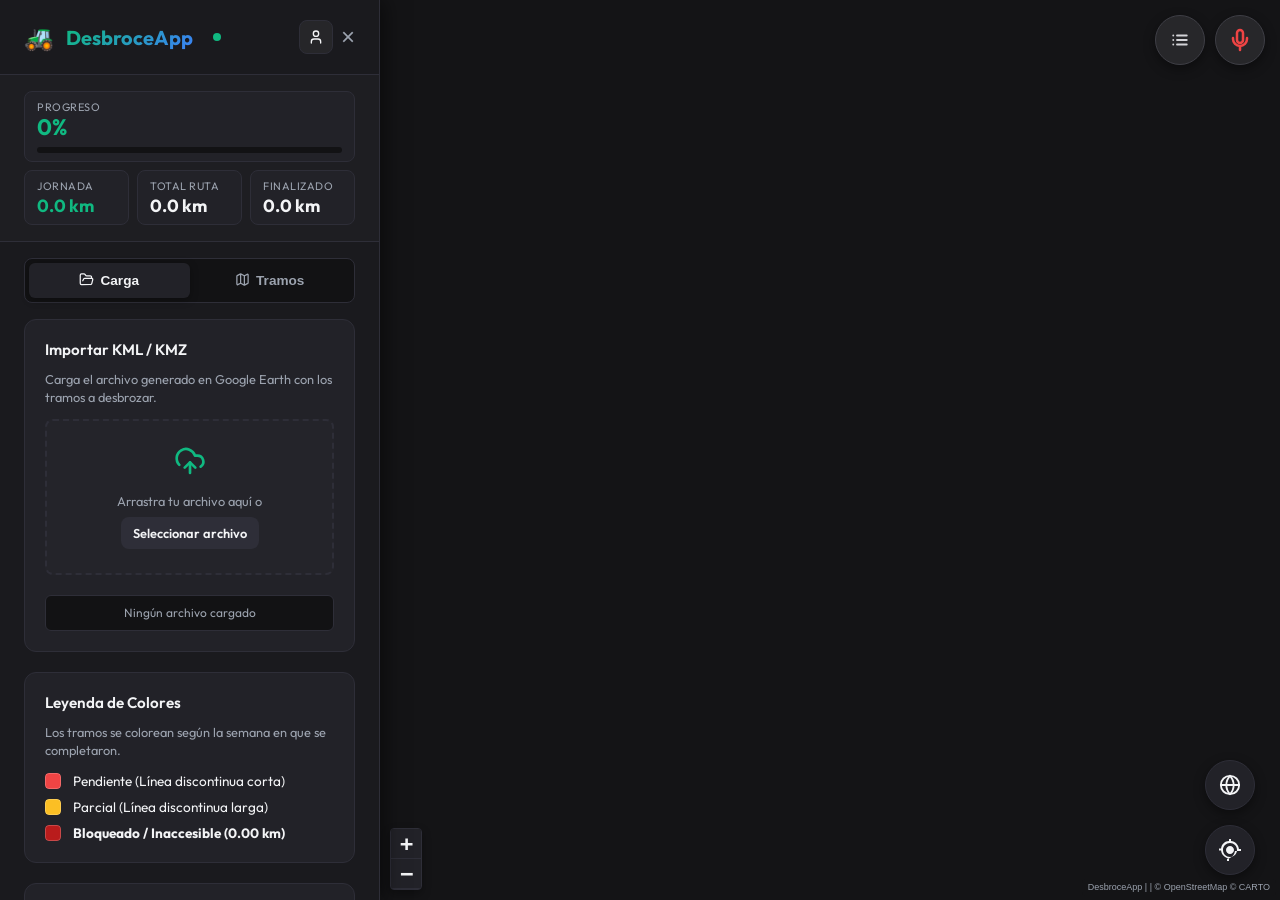
==== index.html @ 7e40b063 "feat: preservar posicion de zoom y popups durante la auto-sincronizacion #2510" ====
<!DOCTYPE html>
<html lang="es">
<head>
    <meta charset="UTF-8">
    <meta name="viewport" content="width=device-width, initial-scale=1.0, maximum-scale=1.0, user-scalable=no">
    <title>Desbroce de Carreteras - Gestor de Rutas</title>
    <!-- Google Fonts -->
    <link rel="preconnect" href="https://fonts.googleapis.com">
    <link rel="preconnect" href="https://fonts.gstatic.com" crossorigin>
    <link href="https://fonts.googleapis.com/css2?family=Outfit:wght@300;400;500;600;700&display=swap" rel="stylesheet">
    <!-- Leaflet CSS Local -->
    <link rel="stylesheet" href="libs/leaflet.css">
    <!-- Custom CSS -->
    <link rel="stylesheet" href="styles.css?v=0.1.11">
    <!-- PWA Manifest & Meta Tags -->
    <link rel="manifest" href="manifest.json">
    <meta name="theme-color" content="#09090b">
    <link rel="apple-touch-icon" href="icons/icon-192.png">
    <link rel="icon" type="image/png" href="icons/icon-192.png">
</head>
<body>
    <!-- Pantalla de Bloqueo del Navegador Post-Instalación -->
    <div id="pwaInstalledBlocker" style="display: none; position: fixed; top: 0; left: 0; width: 100vw; height: 100vh; background: rgba(9, 9, 11, 0.96); backdrop-filter: blur(12px); -webkit-backdrop-filter: blur(12px); z-index: 99999; flex-direction: column; align-items: center; justify-content: center; padding: 2rem; box-sizing: border-box; text-align: center; color: #fff; font-family: 'Outfit', sans-serif;">
        <div style="background: rgba(255, 255, 255, 0.03); border: 1px solid rgba(255, 255, 255, 0.08); padding: 2.5rem; border-radius: 20px; max-width: 420px; box-shadow: 0 20px 50px rgba(0,0,0,0.5); display: flex; flex-direction: column; align-items: center; gap: 1.5rem;">
            <div style="font-size: 3.5rem; animation: floatIcon 3s ease-in-out infinite;">🚜</div>
            <h2 style="font-size: 1.8rem; font-weight: 600; margin: 0; color: #60a5fa; letter-spacing: -0.5px;">¡Instalación Completada!</h2>
            <p style="font-size: 0.95rem; line-height: 1.6; color: #a1a1aa; margin: 0;">
                Para trabajar a pantalla completa, sin las barras del navegador y con todas las funciones de desbroce optimizadas:
            </p>
            <div style="background: rgba(59, 130, 246, 0.1); border: 1px solid rgba(59, 130, 246, 0.2); border-radius: 12px; padding: 1rem; font-size: 0.9rem; color: #93c5fd; width: 100%; box-sizing: border-box; line-height: 1.5;">
                Cierra esta pestaña del navegador y abre <strong>DesbroceApp</strong> desde el icono creado en la pantalla de tu móvil.
            </div>
            <button onclick="document.getElementById('pwaInstalledBlocker').style.display = 'none';" style="background: transparent; border: none; color: #71717a; font-size: 0.8rem; cursor: pointer; text-decoration: underline; margin-top: 0.5rem;">Continuar de todos modos en el navegador</button>
        </div>
    </div>

    <!-- Pantalla de Bienvenida Premium e Interactiva -->
    <div id="welcomeScreenOverlay" class="welcome-screen-overlay">
        <div class="welcome-card-container">
            <div class="welcome-logo-container">
                <div class="welcome-tractor-icon">🚜</div>
                <h1 class="welcome-title">DesbroceApp</h1>
                <p class="welcome-subtitle">Gestión de limpieza y desbroce de márgenes de carreteras offline-first</p>
            </div>

            <div class="welcome-choices">
                <!-- Opción 1: Iniciar Sesión (Oficina) -->
                <div class="welcome-choice-card" onclick="welcomeActionAuth()">
                    <div class="welcome-choice-icon">📡</div>
                    <div class="welcome-choice-text">
                        <span class="welcome-choice-title">Conectarse con Oficina</span>
                        <span class="welcome-choice-desc">Accede para recibir tus tramos de desbroce asignados y subir tus avances automáticamente.</span>
                    </div>
                </div>

                <!-- Opción 2: Trabajo sin cuenta (Modo Local) -->
                <div class="welcome-choice-card" onclick="welcomeActionLocal()">
                    <div class="welcome-choice-icon">📂</div>
                    <div class="welcome-choice-text">
                        <span class="welcome-choice-title">Trabajar sin Cuenta (Local)</span>
                        <span class="welcome-choice-desc">Carga tus planos KML/KMZ de manera manual en el dispositivo y trabaja 100% offline.</span>
                    </div>
                </div>
            </div>
        </div>
    </div>

    <div class="app-container">
        <!-- Sidebar Panel -->
        <aside class="sidebar" id="sidebar">
            <header class="sidebar-header" style="justify-content: space-between; align-items: center;">
                <div class="logo">
                    <span class="logo-icon">🚜</span>
                    <h1>DesbroceApp</h1>
                    <span id="debugWarningDot" style="width: 8px; height: 8px; border-radius: 50%; background-color: #10b981; display: inline-block; margin-left: 0.5rem; flex-shrink: 0; cursor: pointer; transition: transform 0.2s;" title="Ver consola de diagnóstico" onmouseover="this.style.transform='scale(1.3)'" onmouseout="this.style.transform='scale(1)'"></span>
                </div>
                <div style="display: flex; align-items: center; gap: 8px;">
                    <!-- Botón Perfil/Login en Cabecera -->
                    <button id="btnHeaderAuth" onclick="openAuthModal()" style="background: rgba(255, 255, 255, 0.05); border: 1px solid var(--border-color); color: var(--text-primary); width: 34px; height: 34px; border-radius: 8px; display: flex; align-items: center; justify-content: center; cursor: pointer; transition: var(--transition);" title="Iniciar Sesión / Mi Cuenta">
                        <i id="headerAuthIcon" data-lucide="user" style="width: 16px; height: 16px;"></i>
                    </button>
                    <button class="close-sidebar-btn" id="closeSidebar" aria-label="Cerrar Panel" style="position: static; font-size: 1.5rem; background: none; border: none; color: var(--text-secondary); cursor: pointer;">×</button>
                </div>
            </header>

            <!-- Consola de Diagnóstico Colapsable -->
            <div id="appDebugContent" style="display: none; background: rgba(9, 9, 11, 0.98); border-bottom: 1px solid var(--border-color); padding: 12px; font-family: monospace; font-size: 11px; max-height: 200px; overflow-y: auto; box-sizing: border-box;">
                <div style="display: flex; justify-content: space-between; align-items: center; margin-bottom: 8px; border-bottom: 1px solid rgba(255,255,255,0.08); padding-bottom: 4px;">
                    <span style="font-weight: bold; color: #a1a1aa; font-size: 10px;">CONSOLA DE DIAGNÓSTICO</span>
                    <div style="display: flex; gap: 4px;">
                        <button onclick="event.stopPropagation(); document.getElementById('appDebugLog').innerHTML = 'Consola limpia. Sin errores.'; document.getElementById('debugWarningDot').style.backgroundColor = '#10b981';" style="background: #27272a; color: #fff; border: 1px solid #3f3f46; cursor: pointer; padding: 2px 6px; font-size: 9px; border-radius: 4px;">Limpiar</button>
                        <button onclick="event.stopPropagation(); window.location.reload(true);" style="background: #1d4ed8; color: #fff; border: 1px solid #3b82f6; cursor: pointer; padding: 2px 6px; font-size: 9px; border-radius: 4px;">🔄 Refrescar</button>
                        <button onclick="event.stopPropagation(); if(navigator.serviceWorker) { navigator.serviceWorker.getRegistrations().then(regs => { regs.forEach(r => r.unregister()); window.location.reload(true); }); } else { window.location.reload(true); }" style="background: #065f46; color: #fff; border: 1px solid #10b981; cursor: pointer; padding: 2px 6px; font-size: 9px; border-radius: 4px;">⬆️ Actualizar app</button>
                    </div>
                </div>
                <!-- Monitor de Rendimiento Temporal para Pruebas -->
                <div id="perfMonitorContainer" style="background: rgba(255,255,255,0.04); border: 1px solid rgba(255,255,255,0.08); border-radius: 6px; padding: 8px; margin-bottom: 10px; font-size: 10px; color: #a1a1aa; display: flex; flex-direction: column; gap: 4px; line-height: 1.4;">
                    <div style="font-weight: bold; color: #3b82f6; border-bottom: 1px solid rgba(59,130,246,0.2); padding-bottom: 2px; margin-bottom: 4px; display: flex; justify-content: space-between;">
                        <span>⚙️ RENDIMIENTO EN TIEMPO REAL</span>
                        <span id="perfStatusGps">GPS: Inactivo</span>
                    </div>
                    <div style="display: flex; justify-content: space-between;">
                        <span>Batería:</span> <strong id="perfBattery" style="color: #fff;">Cargando...</strong>
                    </div>
                    <div style="display: flex; justify-content: space-between;">
                        <span>Cómputo CPU GPS:</span> <strong id="perfCpuTime" style="color: #fff;">0.00 ms</strong>
                    </div>
                    <div style="display: flex; justify-content: space-between;">
                        <span>RAM JS Usada:</span> <strong id="perfRam" style="color: #fff;">0.0 MB</strong>
                    </div>
                    <div style="display: flex; justify-content: space-between; border-top: 1px solid rgba(255,255,255,0.06); padding-top: 4px; margin-top: 2px;">
                        <span>Código de control:</span> <strong style="color: #60a5fa;">#2510</strong>
                    </div>
                </div>
                <div id="appDebugLog" style="color: #e4e4e7; line-height: 1.3;">Ningún error registrado. La app está funcionando.</div>
            </div>

            <!-- Stats Quick View Carousel -->
            <section class="stats-panel" id="statsCarousel">
                <div class="carousel-track">
                    <!-- Tarjeta 1: Progreso % -->
                    <div class="carousel-card" id="cardProgress">
                        <span class="stat-label">Progreso</span>
                        <div class="carousel-card-body">
                            <span class="stat-value" id="statsPercent">0%</span>
                            <div class="progress-bar-container">
                                <div class="progress-bar" id="progressBar" style="width: 0%"></div>
                            </div>
                        </div>
                    </div>
                    <!-- Tarjeta 2: Kilómetros de la Jornada (Hoy) -->
                    <div class="carousel-card" id="cardToday">
                        <span class="stat-label">Jornada</span>
                        <div class="carousel-card-body">
                            <span class="stat-value-sub" id="statsTodayKm" style="color: #10b981; font-weight: bold;">0.0 km</span>
                        </div>
                    </div>
                    <!-- Tarjeta 3: Kilómetros Totales -->
                    <div class="carousel-card" id="cardTotal">
                        <span class="stat-label">Total Ruta</span>
                        <div class="carousel-card-body">
                            <span class="stat-value-sub" id="statsTotalKm">0.0 km</span>
                        </div>
                    </div>
                    <!-- Tarjeta 4: Kilómetros Completados Históricos -->
                    <div class="carousel-card" id="cardDone">
                        <span class="stat-label">Finalizado</span>
                        <div class="carousel-card-body">
                            <span class="stat-value-sub" id="statsDoneKm">0.0 km</span>
                        </div>
                    </div>
                </div>
            </section>

            <!-- Navigation Tabs -->
            <nav class="tabs-nav">
                <button class="tab-btn active" data-tab="tabCarga"><i data-lucide="folder-open" style="width: 15px; height: 15px; vertical-align: -2px; margin-right: 6px;"></i>Carga</button>
                <button class="tab-btn" data-tab="tabTramos"><i data-lucide="map" style="width: 15px; height: 15px; vertical-align: -2px; margin-right: 6px;"></i>Tramos</button>
            </nav>

            <!-- Tab Contents -->
            <div class="tab-content-container">
                <!-- TAB 1: Carga y Exportación -->
                <div class="tab-content active" id="tabCarga">
                    <div class="card">
                        <h3>Importar KML / KMZ</h3>
                        <p class="card-desc">Carga el archivo generado en Google Earth con los tramos a desbrozar.</p>
                        
                        <div class="file-drop-area" id="dropArea">
                            <span class="upload-icon"><i data-lucide="upload-cloud" style="width: 32px; height: 32px; color: var(--accent);"></i></span>
                            <span class="upload-text">Arrastra tu archivo aquí o</span>
                            <label class="btn btn-secondary btn-sm" style="cursor: pointer;">
                                Seleccionar archivo
                                <input type="file" id="fileInput" accept=".kml,.kmz" style="display: none;">
                            </label>
                        </div>
                        <div class="loaded-files-container">
                            <ul class="loaded-files-list" id="loadedFilesList">
                                <li class="loaded-file-empty">Ningún archivo cargado</li>
                            </ul>
                        </div>
                    </div>


                    <div class="card">
                        <h3>Leyenda de Colores</h3>
                        <p class="card-desc">Los tramos se colorean según la semana en que se completaron.</p>
                        <div class="legend-list" id="legendList">
                            <div class="legend-item">
                                <span class="color-indicator pending"></span>
                                <span>Pendiente (Gris)</span>
                            </div>
                            <!-- Dinámicamente se añadirán aquí las semanas completadas -->
                        </div>
                    </div>
                    
                    <div class="card text-center" style="margin-top: auto; border-top: 1px solid var(--border-color); padding-top: 1.5rem;">
                        <button class="btn btn-danger btn-sm" id="resetAppBtn"><i data-lucide="trash-2" style="width: 14px; height: 14px; margin-right: 6px; vertical-align: -2px;"></i>Borrar todos los datos</button>
                        <div id="appVersionLabel" style="margin-top: 10px; font-size: 11px; color: rgba(255,255,255,0.3); font-family: 'Outfit', sans-serif;">Versión v0.1.11</div>
                    </div>
                </div>



                <!-- TAB 3: Lista de Tramos -->
                <div class="tab-content" id="tabTramos">
                    <div class="card search-card">
                        <input type="text" id="searchTramo" placeholder="🔍 Buscar carretera o tramo...">
                        <div class="filter-buttons">
                            <button class="btn-filter active" data-filter="all">Todos</button>
                            <button class="btn-filter" data-filter="pending">Pendientes</button>
                            <button class="btn-filter" data-filter="done">Finalizados</button>
                        </div>
                    </div>

                    <div class="export-card-tramos" style="margin: 0.25rem 0 0.75rem 0; padding: 0 4px; display: flex; gap: 8px;">
                        <button class="btn btn-primary" id="exportKmlBtn" disabled style="flex: 1; height: 38px; display: inline-flex; align-items: center; justify-content: center; gap: 6px; font-size: 0.82rem;"><i data-lucide="download" style="width: 15px; height: 15px;"></i> Exportar KML</button>
                        <button class="btn btn-primary" id="exportPdfBtn" disabled style="flex: 1; height: 38px; display: inline-flex; align-items: center; justify-content: center; gap: 6px; font-size: 0.82rem; background: linear-gradient(135deg, #ef4444, #b91c1c); border: none;"><i data-lucide="file-text" style="width: 15px; height: 15px;"></i> Informe PDF</button>
                    </div>

                    <div class="tramos-list-container">
                        <ul class="tramos-list" id="tramosList">
                            <li class="tramos-list-empty">No hay carreteras cargadas.</li>
                        </ul>
                    </div>
                </div>
            </div>
        </aside>

        <!-- Toggle Panel Button -->
        <button class="menu-toggle-btn" id="menuToggle" aria-label="Abrir Panel"><i data-lucide="menu" style="width: 18px; height: 18px;"></i></button>

        <!-- GPS Floating Button -->
        <button class="gps-btn" id="gpsToggle" title="Centrar GPS">
            <svg viewBox="0 0 24 24" width="24" height="24">
                <path fill="currentColor" d="M12 8c-2.21 0-4 1.79-4 4s1.79 4 4 4 4-1.79 4-4-1.79-4-4-4zm8.94 3c-.46-4.17-3.77-7.48-7.94-7.94V1h-2v2.06C6.83 3.06 3.52 6.37 3.06 10.54H1v2h2.06c.46 4.17 3.77 7.48 7.94 7.94V23h-2v-2.06c4.17-.46 7.48-3.77 7.94-7.94H23v-2h-2.06zM12 19c-3.87 0-7-3.13-7-7s3.13-7 7-7 7 3.13 7 7-3.13 7-7 7z"/>
            </svg>
        </button>



        <!-- Map Layer Toggle Floating Button -->
        <button class="layer-toggle-btn" id="mapLayerToggle" title="Cambiar capa de mapa">
            <i data-lucide="globe" style="width: 22px; height: 22px;"></i>
        </button>

        <!-- Map Area -->
        <main class="map-container" id="map"></main>


        <!-- Active Work Mode Banner -->
        <div id="activeWorkBanner" class="active-work-banner" style="display: none;">
            <div class="active-work-header">
                <span class="active-work-title">
                    <i data-lucide="scissors" class="spin-icon" style="color: #10b981; width: 16px; height: 16px;"></i> 
                    TRABAJANDO: <span id="activeWorkTramoName" style="color: #10b981;">-</span>
                </span>
                <span class="active-work-speed" id="activeWorkSpeed" style="font-size: 0.9rem; padding: 4px 10px; border-radius: 6px;">0.0 km/h</span>
            </div>
            <div class="active-work-body" style="display: flex; flex-direction: column; gap: 10px; margin-top: 6px;">
                <div class="margin-selector-container" style="display: flex; justify-content: space-between; align-items: center;">
                    <span class="margin-label" style="font-size: 0.85rem; color: var(--text-secondary); font-weight: 500;">Margen activo:</span>
                    <div class="margin-toggle-buttons" style="display: flex; gap: 8px;">
                        <button class="btn-margin-toggle active" id="btnMarginRight" onclick="setActiveWorkMargin('right')" 
                                style="padding: 10px 18px; font-size: 0.85rem; border-radius: 8px; border: 1px solid var(--border-color); background: rgba(255,255,255,0.05); color: var(--text-secondary); cursor: pointer; transition: all 0.2s; font-weight: bold;">
                            Derecho
                        </button>
                        <button class="btn-margin-toggle" id="btnMarginLeft" onclick="setActiveWorkMargin('left')" 
                                style="padding: 10px 18px; font-size: 0.85rem; border-radius: 8px; border: 1px solid var(--border-color); background: rgba(255,255,255,0.05); color: var(--text-secondary); cursor: pointer; transition: all 0.2s; font-weight: bold;">
                            Izquierdo
                        </button>
                    </div>
                </div>
                <div class="active-work-progress-container" style="display: flex; flex-direction: column; gap: 6px;">
                    <div class="progress-info" style="display: flex; justify-content: space-between; font-size: 0.85rem; color: var(--text-primary); font-weight: bold;">
                        <span id="activeWorkProgressText">Progreso: 0%</span>
                        <span id="activeWorkProgressDistance">Quedan: - m</span>
                    </div>
                    <div class="active-work-progress-bar-bg" style="width: 100%; height: 10px; background: rgba(255,255,255,0.1); border-radius: 6px; overflow: hidden; border: 1px solid rgba(255,255,255,0.05);">
                        <div class="active-work-progress-bar" id="activeWorkProgressBar" style="width: 0%; height: 100%; background: linear-gradient(90deg, #10b981, #3b82f6); border-radius: 6px; transition: width 0.3s ease;"></div>
                    </div>
                </div>
            </div>
            <!-- Botones de Acción de Trabajo (Gran tamaño) -->
            <div class="active-work-actions" style="display: flex; gap: 8px; margin-top: 10px;">
                <button class="btn" onclick="addObservationAtGps()" 
                        style="flex: 1.2; font-size: 0.9rem; padding: 12px; display: inline-flex; align-items: center; justify-content: center; gap: 6px; font-weight: bold; border-radius: 8px; background-color: #f59e0b; color: white; border: none; cursor: pointer;"
                        title="Registrar alerta u obstáculo en la posición actual">
                    <i data-lucide="alert-triangle" style="width: 16px; height: 16px;"></i> Alerta
                </button>
                <button class="btn btn-success" onclick="completeActiveWorkPass()" 
                        style="flex: 2; font-size: 0.9rem; padding: 12px; display: inline-flex; align-items: center; justify-content: center; gap: 6px; font-weight: bold; border-radius: 8px;">
                    <i data-lucide="check" style="width: 16px; height: 16px;"></i> Finalizar Pasada
                </button>
                <button class="btn btn-danger" onclick="cancelActiveWork()" 
                        style="flex: 1; font-size: 0.9rem; padding: 12px; display: inline-flex; align-items: center; justify-content: center; gap: 6px; font-weight: bold; border-radius: 8px;"
                        title="Cancelar desbroce activo">
                    <i data-lucide="x" style="width: 16px; height: 16px;"></i> Cancelar
                </button>
            </div>
        </div>

        <!-- Nearby Tramo Suggestion Banner -->
        <div id="nearbySuggestionBanner" class="nearby-suggestion-banner" style="display: none;">
            <div class="suggestion-content" style="display: flex; align-items: center; gap: 8px;">
                <span class="suggestion-icon" style="font-size: 1.1rem;">🚜</span>
                <div class="suggestion-text" style="display: flex; flex-direction: column;">
                    <span class="suggestion-title" style="font-size: 0.78rem; font-weight: bold; color: var(--text-primary);">Tramo cercano detectado</span>
                    <span class="suggestion-desc" id="nearbyTramoName" style="font-size: 0.7rem; color: var(--text-secondary); white-space: nowrap; overflow: hidden; text-overflow: ellipsis; max-width: 220px;">-</span>
                </div>
            </div>
            <div class="suggestion-actions" style="display: flex; gap: 4px; align-items: center;">
                <button class="btn-suggestion-action accept" onclick="startSuggestedWork()" style="padding: 4px 8px; font-size: 0.7rem; border-radius: 4px; border: none; background: #10b981; color: white; cursor: pointer; font-weight: bold; display: inline-flex; align-items: center; gap: 3px;"><i data-lucide="play" style="width: 10px; height: 10px;"></i> Comenzar</button>
                <button class="btn-suggestion-action reject" onclick="dismissNearbySuggestion()" style="padding: 4px; font-size: 0.7rem; border-radius: 4px; border: none; background: rgba(255,255,255,0.1); color: var(--text-secondary); cursor: pointer; display: inline-flex; align-items: center; justify-content: center;"><i data-lucide="x" style="width: 12px; height: 12px;"></i></button>
            </div>
        </div>

    </div>

    <!-- Context Panel / Selected Road Popup (Fijo en la raíz del body para evitar conflictos flexbox) -->
    <div class="road-detail-overlay" id="roadDetailOverlay"></div>

    <!-- Modal Flotante de Autenticación / Registro (Supabase) -->
    <div id="authModalOverlay" class="custom-dialog-overlay" style="display: none;">
        <div class="custom-dialog-card animate-scale-up" style="max-width: 340px; padding: 1.5rem; text-align: left; align-items: stretch; gap: 0.75rem;">
            <div style="display: flex; justify-content: space-between; align-items: center; margin-bottom: 0.25rem;">
                <h3 id="authModalTitle" style="font-size: 1.1rem; font-weight: bold; margin: 0; color: #fff;">Iniciar Sesión</h3>
                <button onclick="closeAuthModal()" style="background: none; border: none; color: var(--text-secondary); font-size: 1.25rem; cursor: pointer; padding: 4px;">×</button>
            </div>
            
            <!-- Vista de Login -->
            <form id="loginForm" onsubmit="handleLoginSubmit(event)" style="display: flex; flex-direction: column; gap: 0.75rem;">
                <div style="display: flex; flex-direction: column; gap: 4px;">
                    <label for="loginEmail" style="font-size: 0.75rem; color: var(--text-secondary); font-weight: 500;">Correo Electrónico</label>
                    <input type="email" id="loginEmail" placeholder="nombre@ejemplo.com" required style="width: 100%; padding: 0.6rem 0.75rem; background: var(--bg-primary); border: 1px solid var(--border-color); border-radius: 6px; color: #fff; font-family: var(--font-family); font-size: 0.85rem; box-sizing: border-box;">
                </div>
                <div style="display: flex; flex-direction: column; gap: 4px;">
                    <label for="loginPassword" style="font-size: 0.75rem; color: var(--text-secondary); font-weight: 500;">Contraseña</label>
                    <input type="password" id="loginPassword" placeholder="••••••••" required style="width: 100%; padding: 0.6rem 0.75rem; background: var(--bg-primary); border: 1px solid var(--border-color); border-radius: 6px; color: #fff; font-family: var(--font-family); font-size: 0.85rem; box-sizing: border-box;">
                </div>
                <button type="submit" class="btn btn-primary" style="width: 100%; padding: 0.6rem; font-size: 0.85rem; margin-top: 0.25rem;">Ingresar</button>
            </form>

            <!-- Vista de Perfil de Usuario Conectado -->
            <div id="userProfileView" style="display: none; flex-direction: column; gap: 0.75rem; text-align: center; padding: 0.5rem 0;">
                <div style="font-size: 2.5rem; margin-bottom: 0.25rem;">🚜</div>
                <strong id="userProfileName" style="color: #fff; font-size: 0.95rem;">-</strong>
                <span id="userProfileRole" style="font-size: 0.75rem; color: var(--accent); font-weight: bold; background: rgba(16,185,129,0.1); padding: 2px 8px; border-radius: 12px; align-self: center;">Peón</span>
                <div style="font-size: 0.75rem; color: var(--text-secondary); margin-top: 4px; border-top: 1px solid var(--border-color); padding-top: 8px;">
                    Equipo: <strong id="userProfileTeam" style="color: #fff;">Ninguno</strong>
                </div>
                <button onclick="handleLogout()" class="btn btn-danger btn-sm" style="width: 100%; margin-top: 0.5rem;">Cerrar Sesión</button>
            </div>

            <!-- Botón Omitir / Trabajar en Local (Solo visible si no está logueado) -->
            <button id="btnAuthSkip" onclick="closeAuthModal()" class="btn btn-secondary btn-sm" style="width: 100%; background: transparent; border: none; text-decoration: underline; color: var(--text-secondary);">Trabajar sin cuenta (Local)</button>
        </div>
    </div>

    <!-- Banner Flotante Inferior de Invitación a Iniciar Sesión (Discreto) -->
    <div id="authInviteBanner" style="display: none; position: fixed; bottom: 85px; left: 15px; z-index: 1000; background: var(--bg-card); border: 1px solid var(--border-color); border-radius: 10px; padding: 10px 14px; box-shadow: 0 4px 15px rgba(0,0,0,0.4); align-items: center; gap: 12px; max-width: 320px; transition: var(--transition);">
        <span style="font-size: 1.25rem;">🚜</span>
        <div style="display: flex; flex-direction: column; gap: 2px; flex: 1;">
            <strong style="font-size: 0.78rem; color: #fff;">Sincroniza con la oficina</strong>
            <span style="font-size: 0.68rem; color: var(--text-secondary);">Inicia sesión para recibir tus tramos asignados</span>
        </div>
        <button onclick="openAuthModal()" class="btn btn-primary btn-sm" style="padding: 4px 8px; font-size: 0.7rem; border-radius: 4px; font-weight: bold;">Acceder</button>
    </div>
    <!-- PWA Installation Banner -->
    <div id="pwaInstallBanner" class="pwa-install-banner" style="display: none;">
        <div class="pwa-banner-content">
            <span class="pwa-banner-icon">🚜</span>
            <div class="pwa-banner-text">
                <strong style="font-weight: 600;">Instalar DesbroceApp</strong>
                <span>Accede rápido y trabaja sin conexión a Internet</span>
            </div>
        </div>
        <div class="pwa-banner-actions">
            <button class="btn btn-primary btn-sm" id="btnPwaInstall">Instalar</button>
            <button class="btn-pwa-close" id="btnPwaClose" aria-label="Cerrar banner">×</button>
        </div>
    </div>
    <!-- JSZip Local -->
    <script src="libs/jszip.min.js"></script>
    <!-- Leaflet JS Local -->
    <script src="libs/leaflet.js"></script>
    <!-- Leaflet Rotate Plugin -->
    <script src="libs/leaflet-rotate.js"></script>
    <!-- Lucide Icons Local -->
    <script src="libs/lucide.min.js"></script>
    <!-- jsPDF & jsPDF-AutoTable CDNs -->
    <script src="https://cdnjs.cloudflare.com/ajax/libs/jspdf/2.5.1/jspdf.umd.min.js"></script>
    <script src="https://cdnjs.cloudflare.com/ajax/libs/jspdf-autotable/3.8.2/jspdf.plugin.autotable.min.js"></script>
    <!-- Supabase CDN -->
    <script src="https://cdn.jsdelivr.net/npm/@supabase/supabase-js@2"></script>
    <!-- Módulo de Sincronización y Acceso -->
    <script src="auth-sync.js"></script>
    <!-- Custom APP JS -->
    <script src="app.js?v=0.1.11"></script>
    <!-- Grabación de Notas de Voz para Feedback (Desacoplado) -->
    <script src="feedback-recorder.js"></script>

    <!-- PWA Service Worker Registration -->
    <script>
        if ('serviceWorker' in navigator) {
            let refreshing = false;
            let updateWorker = null;
            let pwaRegistration = null;

            window.addEventListener('load', () => {
                navigator.serviceWorker.register('./sw.js')
                    .then(reg => {
                        pwaRegistration = reg;
                        console.log('PWA Service Worker registrado con éxito:', reg.scope);
                        
                        // 1. Si ya hay un SW en espera al cargar la página
                        if (reg.waiting) {
                            updateWorker = reg.waiting;
                            showUpdatePrompt();
                        }
                        
                        // 2. Si se detecta una nueva versión en camino
                        reg.addEventListener('updatefound', () => {
                            const newWorker = reg.installing;
                            newWorker.addEventListener('statechange', () => {
                                if (newWorker.state === 'installed') {
                                    if (navigator.serviceWorker.controller) {
                                        // Es una actualización real porque ya existía un controlador anterior
                                        updateWorker = newWorker;
                                        showUpdatePrompt();
                                    }
                                }
                            });
                        });

                        // Forzar comprobación de actualizaciones en cada carga
                        reg.update().catch(e => console.warn("No se pudo forzar comprobación inicial:", e));
                    })
                    .catch(err => console.error('Error al registrar PWA Service Worker:', err));
            });

            // Función expuesta globalmente para forzar chequeo en red desde app.js (al abrir menú)
            window.checkForPwaUpdate = function() {
                if (pwaRegistration) {
                    console.log("Comprobando actualizaciones de PWA en red de forma manual...");
                    pwaRegistration.update().catch(err => console.warn("No se pudo comprobar actualización manualmente:", err));
                }
            };

            // Función para mostrar el aviso de actualización (No invasiva)
            function showUpdatePrompt() {
                if (updateWorker) {
                    showUpdateMenuButton();
                    // Encender punto rojo indicador en el botón de hamburguesa del menú
                    const menuToggle = document.getElementById('menuToggle');
                    if (menuToggle) {
                        menuToggle.classList.add('has-update');
                    }
                }
            }

            // Inyectar el botón en el menú lateral encima del botón de borrar datos
            function showUpdateMenuButton() {
                const resetBtn = document.getElementById('resetAppBtn');
                if (resetBtn && !document.getElementById('updateAppBtn') && updateWorker) {
                    const updateBtn = document.createElement('button');
                    updateBtn.id = 'updateAppBtn';
                    updateBtn.className = 'btn btn-primary btn-sm';
                    updateBtn.style.marginBottom = '12px';
                    updateBtn.style.width = '100%';
                    updateBtn.style.display = 'flex';
                    updateBtn.style.alignItems = 'center';
                    updateBtn.style.justifyContent = 'center';
                    updateBtn.style.background = 'rgba(59,130,246,0.15)';
                    updateBtn.style.border = '1px solid rgba(59,130,246,0.3)';
                    updateBtn.style.color = '#60a5fa';
                    updateBtn.style.fontWeight = '500';
                    updateBtn.style.fontSize = '11px';
                    updateBtn.innerHTML = '<i data-lucide="refresh-cw" style="width: 13px; height: 13px; margin-right: 6px;"></i>Actualización disponible';
                    
                    resetBtn.parentNode.insertBefore(updateBtn, resetBtn);
                    
                    if (typeof refreshLucideIcons === 'function') {
                        refreshLucideIcons();
                    }
                    
                    updateBtn.addEventListener('click', () => {
                        updateWorker.postMessage({ action: 'skipWaiting' });
                    });
                }
            }

            // Recarga automática cuando cambia el controlador del Service Worker
            navigator.serviceWorker.addEventListener('controllerchange', () => {
                if (refreshing) return;
                refreshing = true;
                window.location.reload();
            });

            // Evaluar si ya está instalado y cargando desde el navegador
            const isStandalone = window.navigator.standalone === true || 
                                 window.matchMedia('(display-mode: standalone)').matches ||
                                 window.matchMedia('(display-mode: fullscreen)').matches;
            
            const isAlreadyInstalled = localStorage.getItem('pwa-installed') === 'true';

            if (!isStandalone && isAlreadyInstalled) {
                const blocker = document.getElementById('pwaInstalledBlocker');
                if (blocker) {
                    blocker.style.display = 'flex';
                }
            }

            // Escuchar cuando finaliza la instalación en el navegador
            window.addEventListener('appinstalled', (evt) => {
                console.log('DesbroceApp instalada con éxito a nivel de sistema.');
                localStorage.setItem('pwa-installed', 'true');
                
                // Mostrar la pantalla de bloqueo de inmediato
                const blocker = document.getElementById('pwaInstalledBlocker');
                if (blocker) {
                    blocker.style.display = 'flex';
                }
            });
        }
    </script>
</body>
</html>
---- libs/leaflet.css ----
/* required styles */

.leaflet-pane,
.leaflet-tile,
.leaflet-marker-icon,
.leaflet-marker-shadow,
.leaflet-tile-container,
.leaflet-pane > svg,
.leaflet-pane > canvas,
.leaflet-zoom-box,
.leaflet-image-layer,
.leaflet-layer {
	position: absolute;
	left: 0;
	top: 0;
	}
.leaflet-container {
	overflow: hidden;
	}
.leaflet-tile,
.leaflet-marker-icon,
.leaflet-marker-shadow {
	-webkit-user-select: none;
	   -moz-user-select: none;
	        user-select: none;
	  -webkit-user-drag: none;
	}
/* Prevents IE11 from highlighting tiles in blue */
.leaflet-tile::selection {
	background: transparent;
}
/* Safari renders non-retina tile on retina better with this, but Chrome is worse */
.leaflet-safari .leaflet-tile {
	image-rendering: -webkit-optimize-contrast;
	}
/* hack that prevents hw layers "stretching" when loading new tiles */
.leaflet-safari .leaflet-tile-container {
	width: 1600px;
	height: 1600px;
	-webkit-transform-origin: 0 0;
	}
.leaflet-marker-icon,
.leaflet-marker-shadow {
	display: block;
	}
/* .leaflet-container svg: reset svg max-width decleration shipped in Joomla! (joomla.org) 3.x */
/* .leaflet-container img: map is broken in FF if you have max-width: 100% on tiles */
.leaflet-container .leaflet-overlay-pane svg {
	max-width: none !important;
	max-height: none !important;
	}
.leaflet-container .leaflet-marker-pane img,
.leaflet-container .leaflet-shadow-pane img,
.leaflet-container .leaflet-tile-pane img,
.leaflet-container img.leaflet-image-layer,
.leaflet-container .leaflet-tile {
	max-width: none !important;
	max-height: none !important;
	width: auto;
	padding: 0;
	}

.leaflet-container img.leaflet-tile {
	/* See: https://bugs.chromium.org/p/chromium/issues/detail?id=600120 */
	mix-blend-mode: plus-lighter;
}

.leaflet-container.leaflet-touch-zoom {
	-ms-touch-action: pan-x pan-y;
	touch-action: pan-x pan-y;
	}
.leaflet-container.leaflet-touch-drag {
	-ms-touch-action: pinch-zoom;
	/* Fallback for FF which doesn't support pinch-zoom */
	touch-action: none;
	touch-action: pinch-zoom;
}
.leaflet-container.leaflet-touch-drag.leaflet-touch-zoom {
	-ms-touch-action: none;
	touch-action: none;
}
.leaflet-container {
	-webkit-tap-highlight-color: transparent;
}
.leaflet-container a {
	-webkit-tap-highlight-color: rgba(51, 181, 229, 0.4);
}
.leaflet-tile {
	filter: inherit;
	visibility: hidden;
	}
.leaflet-tile-loaded {
	visibility: inherit;
	}
.leaflet-zoom-box {
	width: 0;
	height: 0;
	-moz-box-sizing: border-box;
	     box-sizing: border-box;
	z-index: 800;
	}
/* workaround for https://bugzilla.mozilla.org/show_bug.cgi?id=888319 */
.leaflet-overlay-pane svg {
	-moz-user-select: none;
	}

.leaflet-pane         { z-index: 400; }

.leaflet-tile-pane    { z-index: 200; }
.leaflet-overlay-pane { z-index: 400; }
.leaflet-shadow-pane  { z-index: 500; }
.leaflet-marker-pane  { z-index: 600; }
.leaflet-tooltip-pane   { z-index: 650; }
.leaflet-popup-pane   { z-index: 700; }

.leaflet-map-pane canvas { z-index: 100; }
.leaflet-map-pane svg    { z-index: 200; }

.leaflet-vml-shape {
	width: 1px;
	height: 1px;
	}
.lvml {
	behavior: url(#default#VML);
	display: inline-block;
	position: absolute;
	}


/* control positioning */

.leaflet-control {
	position: relative;
	z-index: 800;
	pointer-events: visiblePainted; /* IE 9-10 doesn't have auto */
	pointer-events: auto;
	}
.leaflet-top,
.leaflet-bottom {
	position: absolute;
	z-index: 1000;
	pointer-events: none;
	}
.leaflet-top {
	top: 0;
	}
.leaflet-right {
	right: 0;
	}
.leaflet-bottom {
	bottom: 0;
	}
.leaflet-left {
	left: 0;
	}
.leaflet-control {
	float: left;
	clear: both;
	}
.leaflet-right .leaflet-control {
	float: right;
	}
.leaflet-top .leaflet-control {
	margin-top: 10px;
	}
.leaflet-bottom .leaflet-control {
	margin-bottom: 10px;
	}
.leaflet-left .leaflet-control {
	margin-left: 10px;
	}
.leaflet-right .leaflet-control {
	margin-right: 10px;
	}


/* zoom and fade animations */

.leaflet-fade-anim .leaflet-popup {
	opacity: 0;
	-webkit-transition: opacity 0.2s linear;
	   -moz-transition: opacity 0.2s linear;
	        transition: opacity 0.2s linear;
	}
.leaflet-fade-anim .leaflet-map-pane .leaflet-popup {
	opacity: 1;
	}
.leaflet-zoom-animated {
	-webkit-transform-origin: 0 0;
	    -ms-transform-origin: 0 0;
	        transform-origin: 0 0;
	}
svg.leaflet-zoom-animated {
	will-change: transform;
}

.leaflet-zoom-anim .leaflet-zoom-animated {
	-webkit-transition: -webkit-transform 0.25s cubic-bezier(0,0,0.25,1);
	   -moz-transition:    -moz-transform 0.25s cubic-bezier(0,0,0.25,1);
	        transition:         transform 0.25s cubic-bezier(0,0,0.25,1);
	}
.leaflet-zoom-anim .leaflet-tile,
.leaflet-pan-anim .leaflet-tile {
	-webkit-transition: none;
	   -moz-transition: none;
	        transition: none;
	}

.leaflet-zoom-anim .leaflet-zoom-hide {
	visibility: hidden;
	}


/* cursors */

.leaflet-interactive {
	cursor: pointer;
	}
.leaflet-grab {
	cursor: -webkit-grab;
	cursor:    -moz-grab;
	cursor:         grab;
	}
.leaflet-crosshair,
.leaflet-crosshair .leaflet-interactive {
	cursor: crosshair;
	}
.leaflet-popup-pane,
.leaflet-control {
	cursor: auto;
	}
.leaflet-dragging .leaflet-grab,
.leaflet-dragging .leaflet-grab .leaflet-interactive,
.leaflet-dragging .leaflet-marker-draggable {
	cursor: move;
	cursor: -webkit-grabbing;
	cursor:    -moz-grabbing;
	cursor:         grabbing;
	}

/* marker & overlays interactivity */
.leaflet-marker-icon,
.leaflet-marker-shadow,
.leaflet-image-layer,
.leaflet-pane > svg path,
.leaflet-tile-container {
	pointer-events: none;
	}

.leaflet-marker-icon.leaflet-interactive,
.leaflet-image-layer.leaflet-interactive,
.leaflet-pane > svg path.leaflet-interactive,
svg.leaflet-image-layer.leaflet-interactive path {
	pointer-events: visiblePainted; /* IE 9-10 doesn't have auto */
	pointer-events: auto;
	}

/* visual tweaks */

.leaflet-container {
	background: #ddd;
	outline-offset: 1px;
	}
.leaflet-container a {
	color: #0078A8;
	}
.leaflet-zoom-box {
	border: 2px dotted #38f;
	background: rgba(255,255,255,0.5);
	}


/* general typography */
.leaflet-container {
	font-family: "Helvetica Neue", Arial, Helvetica, sans-serif;
	font-size: 12px;
	font-size: 0.75rem;
	line-height: 1.5;
	}


/* general toolbar styles */

.leaflet-bar {
	box-shadow: 0 1px 5px rgba(0,0,0,0.65);
	border-radius: 4px;
	}
.leaflet-bar a {
	background-color: #fff;
	border-bottom: 1px solid #ccc;
	width: 26px;
	height: 26px;
	line-height: 26px;
	display: block;
	text-align: center;
	text-decoration: none;
	color: black;
	}
.leaflet-bar a,
.leaflet-control-layers-toggle {
	background-position: 50% 50%;
	background-repeat: no-repeat;
	display: block;
	}
.leaflet-bar a:hover,
.leaflet-bar a:focus {
	background-color: #f4f4f4;
	}
.leaflet-bar a:first-child {
	border-top-left-radius: 4px;
	border-top-right-radius: 4px;
	}
.leaflet-bar a:last-child {
	border-bottom-left-radius: 4px;
	border-bottom-right-radius: 4px;
	border-bottom: none;
	}
.leaflet-bar a.leaflet-disabled {
	cursor: default;
	background-color: #f4f4f4;
	color: #bbb;
	}

.leaflet-touch .leaflet-bar a {
	width: 30px;
	height: 30px;
	line-height: 30px;
	}
.leaflet-touch .leaflet-bar a:first-child {
	border-top-left-radius: 2px;
	border-top-right-radius: 2px;
	}
.leaflet-touch .leaflet-bar a:last-child {
	border-bottom-left-radius: 2px;
	border-bottom-right-radius: 2px;
	}

/* zoom control */

.leaflet-control-zoom-in,
.leaflet-control-zoom-out {
	font: bold 18px 'Lucida Console', Monaco, monospace;
	text-indent: 1px;
	}

.leaflet-touch .leaflet-control-zoom-in, .leaflet-touch .leaflet-control-zoom-out  {
	font-size: 22px;
	}


/* layers control */

.leaflet-control-layers {
	box-shadow: 0 1px 5px rgba(0,0,0,0.4);
	background: #fff;
	border-radius: 5px;
	}
.leaflet-control-layers-toggle {
	background-image: url(images/layers.png);
	width: 36px;
	height: 36px;
	}
.leaflet-retina .leaflet-control-layers-toggle {
	background-image: url(images/layers-2x.png);
	background-size: 26px 26px;
	}
.leaflet-touch .leaflet-control-layers-toggle {
	width: 44px;
	height: 44px;
	}
.leaflet-control-layers .leaflet-control-layers-list,
.leaflet-control-layers-expanded .leaflet-control-layers-toggle {
	display: none;
	}
.leaflet-control-layers-expanded .leaflet-control-layers-list {
	display: block;
	position: relative;
	}
.leaflet-control-layers-expanded {
	padding: 6px 10px 6px 6px;
	color: #333;
	background: #fff;
	}
.leaflet-control-layers-scrollbar {
	overflow-y: scroll;
	overflow-x: hidden;
	padding-right: 5px;
	}
.leaflet-control-layers-selector {
	margin-top: 2px;
	position: relative;
	top: 1px;
	}
.leaflet-control-layers label {
	display: block;
	font-size: 13px;
	font-size: 1.08333em;
	}
.leaflet-control-layers-separator {
	height: 0;
	border-top: 1px solid #ddd;
	margin: 5px -10px 5px -6px;
	}

/* Default icon URLs */
.leaflet-default-icon-path { /* used only in path-guessing heuristic, see L.Icon.Default */
	background-image: url(images/marker-icon.png);
	}


/* attribution and scale controls */

.leaflet-container .leaflet-control-attribution {
	background: #fff;
	background: rgba(255, 255, 255, 0.8);
	margin: 0;
	}
.leaflet-control-attribution,
.leaflet-control-scale-line {
	padding: 0 5px;
	color: #333;
	line-height: 1.4;
	}
.leaflet-control-attribution a {
	text-decoration: none;
	}
.leaflet-control-attribution a:hover,
.leaflet-control-attribution a:focus {
	text-decoration: underline;
	}
.leaflet-attribution-flag {
	display: inline !important;
	vertical-align: baseline !important;
	width: 1em;
	height: 0.6669em;
	}
.leaflet-left .leaflet-control-scale {
	margin-left: 5px;
	}
.leaflet-bottom .leaflet-control-scale {
	margin-bottom: 5px;
	}
.leaflet-control-scale-line {
	border: 2px solid #777;
	border-top: none;
	line-height: 1.1;
	padding: 2px 5px 1px;
	white-space: nowrap;
	-moz-box-sizing: border-box;
	     box-sizing: border-box;
	background: rgba(255, 255, 255, 0.8);
	text-shadow: 1px 1px #fff;
	}
.leaflet-control-scale-line:not(:first-child) {
	border-top: 2px solid #777;
	border-bottom: none;
	margin-top: -2px;
	}
.leaflet-control-scale-line:not(:first-child):not(:last-child) {
	border-bottom: 2px solid #777;
	}

.leaflet-touch .leaflet-control-attribution,
.leaflet-touch .leaflet-control-layers,
.leaflet-touch .leaflet-bar {
	box-shadow: none;
	}
.leaflet-touch .leaflet-control-layers,
.leaflet-touch .leaflet-bar {
	border: 2px solid rgba(0,0,0,0.2);
	background-clip: padding-box;
	}


/* popup */

.leaflet-popup {
	position: absolute;
	text-align: center;
	margin-bottom: 20px;
	}
.leaflet-popup-content-wrapper {
	padding: 1px;
	text-align: left;
	border-radius: 12px;
	}
.leaflet-popup-content {
	margin: 13px 24px 13px 20px;
	line-height: 1.3;
	font-size: 13px;
	font-size: 1.08333em;
	min-height: 1px;
	}
.leaflet-popup-content p {
	margin: 17px 0;
	margin: 1.3em 0;
	}
.leaflet-popup-tip-container {
	width: 40px;
	height: 20px;
	position: absolute;
	left: 50%;
	margin-top: -1px;
	margin-left: -20px;
	overflow: hidden;
	pointer-events: none;
	}
.leaflet-popup-tip {
	width: 17px;
	height: 17px;
	padding: 1px;

	margin: -10px auto 0;
	pointer-events: auto;

	-webkit-transform: rotate(45deg);
	   -moz-transform: rotate(45deg);
	    -ms-transform: rotate(45deg);
	        transform: rotate(45deg);
	}
.leaflet-popup-content-wrapper,
.leaflet-popup-tip {
	background: white;
	color: #333;
	box-shadow: 0 3px 14px rgba(0,0,0,0.4);
	}
.leaflet-container a.leaflet-popup-close-button {
	position: absolute;
	top: 0;
	right: 0;
	border: none;
	text-align: center;
	width: 24px;
	height: 24px;
	font: 16px/24px Tahoma, Verdana, sans-serif;
	color: #757575;
	text-decoration: none;
	background: transparent;
	}
.leaflet-container a.leaflet-popup-close-button:hover,
.leaflet-container a.leaflet-popup-close-button:focus {
	color: #585858;
	}
.leaflet-popup-scrolled {
	overflow: auto;
	}

.leaflet-oldie .leaflet-popup-content-wrapper {
	-ms-zoom: 1;
	}
.leaflet-oldie .leaflet-popup-tip {
	width: 24px;
	margin: 0 auto;

	-ms-filter: "progid:DXImageTransform.Microsoft.Matrix(M11=0.70710678, M12=0.70710678, M21=-0.70710678, M22=0.70710678)";
	filter: progid:DXImageTransform.Microsoft.Matrix(M11=0.70710678, M12=0.70710678, M21=-0.70710678, M22=0.70710678);
	}

.leaflet-oldie .leaflet-control-zoom,
.leaflet-oldie .leaflet-control-layers,
.leaflet-oldie .leaflet-popup-content-wrapper,
.leaflet-oldie .leaflet-popup-tip {
	border: 1px solid #999;
	}


/* div icon */

.leaflet-div-icon {
	background: #fff;
	border: 1px solid #666;
	}


/* Tooltip */
/* Base styles for the element that has a tooltip */
.leaflet-tooltip {
	position: absolute;
	padding: 6px;
	background-color: #fff;
	border: 1px solid #fff;
	border-radius: 3px;
	color: #222;
	white-space: nowrap;
	-webkit-user-select: none;
	-moz-user-select: none;
	-ms-user-select: none;
	user-select: none;
	pointer-events: none;
	box-shadow: 0 1px 3px rgba(0,0,0,0.4);
	}
.leaflet-tooltip.leaflet-interactive {
	cursor: pointer;
	pointer-events: auto;
	}
.leaflet-tooltip-top:before,
.leaflet-tooltip-bottom:before,
.leaflet-tooltip-left:before,
.leaflet-tooltip-right:before {
	position: absolute;
	pointer-events: none;
	border: 6px solid transparent;
	background: transparent;
	content: "";
	}

/* Directions */

.leaflet-tooltip-bottom {
	margin-top: 6px;
}
.leaflet-tooltip-top {
	margin-top: -6px;
}
.leaflet-tooltip-bottom:before,
.leaflet-tooltip-top:before {
	left: 50%;
	margin-left: -6px;
	}
.leaflet-tooltip-top:before {
	bottom: 0;
	margin-bottom: -12px;
	border-top-color: #fff;
	}
.leaflet-tooltip-bottom:before {
	top: 0;
	margin-top: -12px;
	margin-left: -6px;
	border-bottom-color: #fff;
	}
.leaflet-tooltip-left {
	margin-left: -6px;
}
.leaflet-tooltip-right {
	margin-left: 6px;
}
.leaflet-tooltip-left:before,
.leaflet-tooltip-right:before {
	top: 50%;
	margin-top: -6px;
	}
.leaflet-tooltip-left:before {
	right: 0;
	margin-right: -12px;
	border-left-color: #fff;
	}
.leaflet-tooltip-right:before {
	left: 0;
	margin-left: -12px;
	border-right-color: #fff;
	}

/* Printing */

@media print {
	/* Prevent printers from removing background-images of controls. */
	.leaflet-control {
		-webkit-print-color-adjust: exact;
		print-color-adjust: exact;
		}
	}
---- styles.css ----
/* Base Variables & Theme */
:root {
    --bg-primary: #121214;
    --bg-secondary: #1a1a1e;
    --bg-card: #222228;
    --text-primary: #f3f4f6;
    --text-secondary: #9ca3af;
    --accent: #10b981; /* Emerald green for positive action */
    --accent-hover: #059669;
    --border-color: #2e2e38;
    --danger: #ef4444;
    --danger-hover: #dc2626;
    --warning: #f59e0b;
    
    /* Font */
    --font-family: 'Outfit', -apple-system, BlinkMacSystemFont, "Segoe UI", Roboto, sans-serif;
    
    /* Transitions */
    --transition: all 0.3s cubic-bezier(0.4, 0, 0.2, 1);
    
    /* Colors for weeks */
    --col-pending: #ef4444; /* Red */
    --col-partial: #fbbf24; /* Amber */
}

* {
    box-sizing: border-box;
    margin: 0;
    padding: 0;
    -webkit-tap-highlight-color: transparent;
}

body, html {
    width: 100%;
    height: 100%;
    overflow: hidden;
    font-family: var(--font-family);
    background-color: var(--bg-primary);
    color: var(--text-primary);
}

/* Layout Container */
.app-container {
    display: flex;
    width: 100%;
    height: 100%;
    position: relative;
}

/* Sidebar */
.sidebar {
    width: 380px;
    height: 100%;
    background-color: var(--bg-secondary);
    border-right: 1px solid var(--border-color);
    display: flex;
    flex-direction: column;
    z-index: 5000;
    transition: var(--transition);
    box-shadow: 4px 0 20px rgba(0, 0, 0, 0.5);
}

.sidebar-header {
    padding: 1.25rem 1.5rem;
    display: flex;
    align-items: center;
    justify-content: space-between;
    border-bottom: 1px solid var(--border-color);
}

.logo {
    display: flex;
    align-items: center;
    gap: 0.75rem;
}

.logo-icon {
    font-size: 1.5rem;
}

.logo h1 {
    font-size: 1.25rem;
    font-weight: 700;
    background: linear-gradient(135deg, #10b981, #3b82f6);
    -webkit-background-clip: text;
    -webkit-text-fill-color: transparent;
}

.close-sidebar-btn {
    background: none;
    border: none;
    color: var(--text-secondary);
    font-size: 1.75rem;
    cursor: pointer;
    display: block; /* Visible en móvil y escritorio */
    line-height: 1;
    transition: color 0.2s ease;
}

.close-sidebar-btn:hover {
    color: #ef4444;
}

/* Stats Quick View (PC: pila vertical) */
.stats-panel {
    padding: 1rem 1.5rem;
    background-color: rgba(255, 255, 255, 0.02);
    border-bottom: 1px solid var(--border-color);
}

.carousel-track {
    display: grid;
    grid-template-columns: repeat(3, 1fr);
    gap: 0.5rem;
}

#cardProgress {
    grid-column: span 3; /* Ocupa todo el ancho de la primera fila */
}

.carousel-card {
    background-color: var(--bg-card);
    padding: 0.5rem 0.75rem;
    border-radius: 8px;
    border: 1px solid var(--border-color);
    display: flex;
    flex-direction: column;
    justify-content: center;
}

.stat-label {
    display: block;
    font-size: 0.68rem;
    color: var(--text-secondary);
    text-transform: uppercase;
    letter-spacing: 0.05em;
    margin-bottom: 0.15rem;
}

.stat-value {
    font-size: 1.4rem;
    font-weight: 700;
    color: var(--accent);
    line-height: 1;
}

.stat-value-sub {
    font-size: 1.1rem;
    font-weight: 700;
    color: var(--text-primary);
    line-height: 1;
}

.progress-bar-container {
    width: 100%;
    height: 6px;
    background-color: var(--bg-primary);
    border-radius: 4px;
    margin-top: 0.5rem;
    overflow: hidden;
}

.progress-bar {
    height: 100%;
    background: linear-gradient(90deg, var(--accent), #3b82f6);
    border-radius: 4px;
    transition: width 0.5s ease-out;
}

/* Tabs */
.tabs-nav {
    display: flex;
    background-color: var(--bg-primary);
    padding: 0.25rem;
    margin: 1rem 1.5rem 0.5rem;
    border-radius: 8px;
    border: 1px solid var(--border-color);
}

.tab-btn {
    flex: 1;
    background: none;
    border: none;
    color: var(--text-secondary);
    padding: 0.6rem 0.25rem;
    font-size: 0.85rem;
    font-weight: 600;
    border-radius: 6px;
    cursor: pointer;
    transition: var(--transition);
}

.tab-btn:hover {
    color: var(--text-primary);
}

.tab-btn.active {
    background-color: var(--bg-card);
    color: var(--text-primary);
    box-shadow: 0 2px 8px rgba(0, 0, 0, 0.3);
}

/* Tab Content Areas */
.tab-content-container {
    flex: 1;
    overflow-y: auto;
    padding: 0.5rem 1.5rem 1.5rem;
    display: flex;
    flex-direction: column;
    gap: 1.25rem;
}

/* Componente Scrollbar Reutilizable (.custom-scrollbar) */
.custom-scrollbar,
.tab-content-container,
.route-list,
.tramos-list-container,
.legend-list,
#appDebugContent {
    scrollbar-width: thin;
    scrollbar-color: var(--border-color) transparent;
}

.custom-scrollbar::-webkit-scrollbar,
.tab-content-container::-webkit-scrollbar,
.route-list::-webkit-scrollbar,
.tramos-list-container::-webkit-scrollbar,
.legend-list::-webkit-scrollbar,
#appDebugContent::-webkit-scrollbar {
    width: 6px;
    height: 6px;
}

.custom-scrollbar::-webkit-scrollbar-track,
.tab-content-container::-webkit-scrollbar-track,
.route-list::-webkit-scrollbar-track,
.tramos-list-container::-webkit-scrollbar-track,
.legend-list::-webkit-scrollbar-track,
#appDebugContent::-webkit-scrollbar-track {
    background: transparent;
}

.custom-scrollbar::-webkit-scrollbar-thumb,
.tab-content-container::-webkit-scrollbar-thumb,
.route-list::-webkit-scrollbar-thumb,
.tramos-list-container::-webkit-scrollbar-thumb,
.legend-list::-webkit-scrollbar-thumb,
#appDebugContent::-webkit-scrollbar-thumb {
    background-color: var(--border-color);
    border-radius: 3px;
    transition: background-color 0.2s;
}

.custom-scrollbar::-webkit-scrollbar-thumb:hover,
.tab-content-container::-webkit-scrollbar-thumb:hover,
.route-list::-webkit-scrollbar-thumb:hover,
.tramos-list-container::-webkit-scrollbar-thumb:hover,
.legend-list::-webkit-scrollbar-thumb:hover,
#appDebugContent::-webkit-scrollbar-thumb:hover {
    background-color: var(--text-secondary);
}

.tab-content {
    display: none;
    flex-direction: column;
    gap: 1.25rem;
    height: 100%;
}

.tab-content.active {
    display: flex;
}

/* Cards */
.card {
    background-color: var(--bg-card);
    border: 1px solid var(--border-color);
    border-radius: 12px;
    padding: 1.25rem;
    display: flex;
    flex-direction: column;
    gap: 0.75rem;
}

.card h3 {
    font-size: 0.95rem;
    font-weight: 600;
    color: var(--text-primary);
}

.card-header-flex {
    display: flex;
    justify-content: space-between;
    align-items: center;
}

.card-desc {
    font-size: 0.8rem;
    color: var(--text-secondary);
    line-height: 1.4;
}

.badge {
    background-color: var(--border-color);
    color: var(--text-primary);
    padding: 0.2rem 0.5rem;
    border-radius: 12px;
    font-size: 0.75rem;
    font-weight: 600;
}

/* Buttons */
.btn {
    font-family: var(--font-family);
    font-weight: 600;
    font-size: 0.9rem;
    padding: 0.75rem 1rem;
    border-radius: 8px;
    border: none;
    cursor: pointer;
    display: inline-flex;
    align-items: center;
    justify-content: center;
    gap: 0.5rem;
    transition: var(--transition);
}

.btn:disabled {
    opacity: 0.4;
    cursor: not-allowed;
}

.btn-primary {
    background-color: var(--accent);
    color: white;
}
.btn-primary:not(:disabled):hover {
    background-color: var(--accent-hover);
    transform: translateY(-1px);
}

.btn-success {
    background-color: var(--accent);
    color: white;
}
.btn-success:not(:disabled):hover {
    background-color: var(--accent-hover);
    transform: translateY(-1px);
}

.btn-warning {
    background-color: var(--warning);
    color: white;
}
.btn-warning:not(:disabled):hover {
    background-color: #d97706;
    transform: translateY(-1px);
}

.btn-secondary {
    background-color: var(--border-color);
    color: var(--text-primary);
}
.btn-secondary:not(:disabled):hover {
    background-color: rgba(255, 255, 255, 0.1);
}

.btn-danger {
    background-color: transparent;
    color: var(--danger);
    border: 1px solid rgba(239, 68, 68, 0.3);
}
.btn-danger:hover {
    background-color: rgba(239, 68, 68, 0.1);
}

.btn-sm {
    padding: 0.5rem 0.75rem;
    font-size: 0.8rem;
}

.w-100 {
    width: 100%;
}

.flex-buttons {
    display: flex;
    gap: 0.5rem;
}

.flex-1 {
    flex: 1;
}

.text-center {
    text-align: center;
}

/* File Upload Area */
.file-drop-area {
    border: 2px dashed var(--border-color);
    border-radius: 8px;
    padding: 1.5rem;
    display: flex;
    flex-direction: column;
    align-items: center;
    justify-content: center;
    gap: 0.5rem;
    background-color: rgba(255, 255, 255, 0.01);
    transition: var(--transition);
    cursor: pointer;
}

.file-drop-area.dragover {
    border-color: var(--accent);
    background-color: rgba(16, 185, 129, 0.05);
}

.upload-icon {
    font-size: 2rem;
}

.upload-text {
    font-size: 0.8rem;
    color: var(--text-secondary);
}

.file-info {
    font-size: 0.75rem;
    color: var(--text-secondary);
    word-break: break-all;
    background-color: var(--bg-primary);
    padding: 0.5rem;
    border-radius: 6px;
    text-align: center;
}

/* Legend */
.legend-list {
    display: flex;
    flex-direction: column;
    gap: 0.5rem;
    max-height: 150px;
    overflow-y: auto;
}

.legend-item {
    display: flex;
    align-items: center;
    gap: 0.75rem;
    font-size: 0.85rem;
}

.color-indicator {
    width: 16px;
    height: 16px;
    border-radius: 4px;
    flex-shrink: 0;
    border: 1px solid rgba(255, 255, 255, 0.2);
}

.color-indicator.pending {
    background-color: var(--col-pending);
}

/* Selector de color interactivo de la leyenda */
.color-picker-legend {
    -webkit-appearance: none;
    -moz-appearance: none;
    appearance: none;
    border: none;
    width: 16px;
    height: 16px;
    border-radius: 4px;
    cursor: pointer;
    background: none;
    padding: 0;
    flex-shrink: 0;
}
.color-picker-legend::-webkit-color-swatch-wrapper {
    padding: 0;
}
.color-picker-legend::-webkit-color-swatch {
    border: 1px solid rgba(255, 255, 255, 0.2);
    border-radius: 4px;
}
.color-picker-legend::-moz-color-swatch {
    border: 1px solid rgba(255, 255, 255, 0.2);
    border-radius: 4px;
}

/* Tramos Tab */
.search-card {
    position: sticky;
    top: 0;
    z-index: 10;
}

#searchTramo {
    width: 100%;
    background-color: var(--bg-primary);
    border: 1px solid var(--border-color);
    color: var(--text-primary);
    padding: 0.75rem 1rem;
    border-radius: 8px;
    font-family: var(--font-family);
    font-size: 0.9rem;
}

#searchTramo:focus {
    outline: 2px solid var(--accent);
}

.filter-buttons {
    display: flex;
    gap: 0.25rem;
}

.btn-filter {
    flex: 1;
    background: none;
    border: 1px solid var(--border-color);
    color: var(--text-secondary);
    padding: 0.4rem 0.25rem;
    font-size: 0.75rem;
    font-weight: 600;
    border-radius: 6px;
    cursor: pointer;
    transition: var(--transition);
}

.btn-filter.active {
    background-color: var(--border-color);
    color: var(--text-primary);
}

.tramos-list-container {
    flex: 1;
    overflow-y: auto;
}

.tramos-list {
    list-style: none;
    display: flex;
    flex-direction: column;
    gap: 0.5rem;
}

.tramo-item {
    background-color: var(--bg-card);
    border: 1px solid var(--border-color);
    border-radius: 10px;
    padding: 0.75rem 1rem;
    display: flex;
    align-items: center;
    justify-content: space-between;
    gap: 0.75rem;
    cursor: pointer;
    transition: var(--transition);
}

.tramo-item:hover {
    border-color: rgba(255, 255, 255, 0.15);
    background-color: rgba(255, 255, 255, 0.02);
}

.tramo-item-left {
    display: flex;
    flex-direction: column;
    gap: 0.2rem;
    overflow: hidden;
}

.tramo-name {
    font-size: 0.9rem;
    font-weight: 600;
    white-space: nowrap;
    overflow: hidden;
    text-overflow: ellipsis;
}

.tramo-length {
    font-size: 0.75rem;
    color: var(--text-secondary);
}

.tramo-checkbox {
    width: 20px;
    height: 20px;
    border-radius: 4px;
    border: 2px solid var(--border-color);
    display: flex;
    align-items: center;
    justify-content: center;
    color: white;
    font-weight: 700;
    font-size: 0.8rem;
    transition: var(--transition);
}

.tramo-item.completed .tramo-checkbox {
    background-color: var(--accent);
    border-color: var(--accent);
}

.tramo-item.completed .tramo-checkbox::after {
    content: "✓";
}

/* Map Container */
.map-container {
    flex: 1;
    height: 100%;
    background-color: #1e1e1e;
    z-index: 1;
}

.menu-toggle-btn {
    position: absolute;
    top: 15px;
    left: 15px;
    z-index: 1100;
    background-color: var(--bg-card);
    border: 1px solid var(--border-color);
    color: var(--text-primary);
    width: 44px;
    height: 44px;
    border-radius: 8px;
    font-size: 1.25rem;
    cursor: pointer;
    display: none; /* Toggle only visible when sidebar is hidden */
    align-items: center;
    justify-content: center;
    box-shadow: 0 4px 12px rgba(0, 0, 0, 0.3);
}

/* Ocultar botón de hamburguesa cuando el menú lateral está abierto en móvil */
.app-container:has(.sidebar.active) .menu-toggle-btn {
    display: none !important;
}

.gps-btn {
    position: absolute;
    bottom: 25px;
    right: 25px;
    z-index: 1000;
    background-color: var(--bg-card);
    border: 1px solid var(--border-color);
    color: var(--text-primary);
    width: 50px;
    height: 50px;
    border-radius: 50%;
    cursor: pointer;
    display: flex;
    align-items: center;
    justify-content: center;
    box-shadow: 0 4px 12px rgba(0, 0, 0, 0.4);
    transition: var(--transition);
}

.gps-btn:hover {
    background-color: var(--bg-primary);
    color: var(--accent);
    transform: scale(1.05);
}

.gps-btn.active {
    background-color: var(--accent);
    color: white;
    border-color: var(--accent);
}

.gps-btn.active.searching::after {
    content: '';
    position: absolute;
    top: 5px;
    left: 5px;
    right: 5px;
    bottom: 5px;
    border-radius: 50%;
    border: 2px solid rgba(255, 255, 255, 0.2);
    border-top-color: #ffffff;
    animation: gpsSpinnerRotate 1.5s linear infinite;
    pointer-events: none;
    box-sizing: border-box;
}

@keyframes gpsSpinnerRotate {
    to {
        transform: rotate(360deg);
    }
}

.layer-toggle-btn {
    position: absolute;
    bottom: 90px; /* Encima del botón GPS */
    right: 25px;
    z-index: 1000;
    background-color: var(--bg-card);
    border: 1px solid var(--border-color);
    color: var(--text-primary);
    width: 50px;
    height: 50px;
    border-radius: 50%;
    cursor: pointer;
    display: flex;
    align-items: center;
    justify-content: center;
    box-shadow: 0 4px 12px rgba(0, 0, 0, 0.4);
    transition: var(--transition);
}

.layer-toggle-btn:hover {
    background-color: var(--bg-primary);
    color: var(--accent);
    transform: scale(1.05);
}

.layer-toggle-btn.active {
    background-color: var(--accent);
    color: white;
    border-color: var(--accent);
}

/* Leaflet dark theme customization */
.leaflet-container {
    background: #141416 !important;
}

.leaflet-bar {
    border: 1px solid var(--border-color) !important;
    box-shadow: 0 4px 10px rgba(0, 0, 0, 0.3) !important;
}

.leaflet-bar a {
    background-color: var(--bg-card) !important;
    color: var(--text-primary) !important;
    border-bottom: 1px solid var(--border-color) !important;
    transition: var(--transition);
}

.leaflet-bar a:hover {
    background-color: var(--bg-primary) !important;
    color: var(--accent) !important;
}

.leaflet-control-attribution {
    background: rgba(20, 20, 22, 0.5) !important;
    color: var(--text-secondary) !important;
    font-size: 9px !important;
    border-radius: 4px;
    margin: 4px !important;
    padding: 2px 6px !important;
}

/* Road Detail overlay card (Drawer from bottom on mobile, popup on desktop) */
.road-detail-overlay {
    position: fixed;
    bottom: 0;
    left: 0;
    width: 100%;
    height: auto;
    background: none;
    z-index: 9000;
    display: none;
    pointer-events: none;
    justify-content: center;
    backdrop-filter: none;
    -webkit-backdrop-filter: none;
    transition: none;
}

.road-detail-overlay.active {
    display: flex;
}

.road-detail-card {
    width: 92%;
    max-width: 440px;
    margin-bottom: 24px;
    background: rgba(9, 9, 11, 0.93);
    backdrop-filter: blur(16px);
    -webkit-backdrop-filter: blur(16px);
    border: 1px solid rgba(255, 255, 255, 0.08);
    border-radius: 20px;
    padding: 1.25rem 1.5rem;
    position: relative;
    pointer-events: auto;
    box-shadow: 0 10px 30px rgba(0, 0, 0, 0.6);
    animation: roadSlideUp 0.3s cubic-bezier(0.16, 1, 0.3, 1) forwards;
}

@keyframes roadSlideUp {
    from {
        transform: translateY(120%);
        opacity: 0;
    }
    to {
        transform: translateY(0);
        opacity: 1;
    }
}

@keyframes roadSlideDown {
    from {
        transform: translateY(0);
        opacity: 1;
    }
    to {
        transform: translateY(120%);
        opacity: 0;
    }
}

.road-detail-overlay.closing .road-detail-card {
    animation: roadSlideDown 0.25s cubic-bezier(0.16, 1, 0.3, 1) forwards;
}

.close-overlay-btn {
    position: absolute;
    top: 1rem;
    right: 1.25rem;
    background: none;
    border: none;
    color: var(--text-secondary);
    font-size: 2rem;
    cursor: pointer;
    line-height: 1;
}

.road-detail-content h2 {
    font-size: 1.3rem;
    font-weight: 700;
    margin-bottom: 0.75rem;
    padding-right: 2rem;
    color: var(--text-primary);
}

.detail-meta {
    display: flex;
    gap: 0.5rem;
    margin-bottom: 1.5rem;
}

.detail-badge {
    background-color: rgba(255, 255, 255, 0.05);
    color: var(--text-primary);
    padding: 0.25rem 0.75rem;
    border-radius: 20px;
    font-size: 0.8rem;
    font-weight: 600;
}

.status-badge {
    padding: 0.25rem 0.75rem;
    border-radius: 20px;
    font-size: 0.8rem;
    font-weight: 600;
}

.status-badge.pending {
    background-color: rgba(239, 68, 68, 0.15);
    color: var(--danger);
}

.status-badge.completed {
    background-color: rgba(16, 185, 129, 0.15);
    color: var(--accent);
}

.detail-date-picker {
    display: flex;
    flex-direction: column;
    gap: 0.5rem;
    margin-bottom: 2rem;
}

.detail-date-picker label {
    font-size: 0.85rem;
    color: var(--text-secondary);
}

.detail-date-picker input {
    background-color: var(--bg-primary);
    border: 1px solid var(--border-color);
    color: var(--text-primary);
    padding: 0.75rem;
    border-radius: 8px;
    font-family: var(--font-family);
    font-size: 0.95rem;
}

/* Custom styles for Leaflet elements */
.leaflet-popup-content-wrapper {
    background-color: var(--bg-secondary) !important;
    color: var(--text-primary) !important;
    border: 1px solid var(--border-color);
    border-radius: 8px !important;
}

.leaflet-popup-tip {
    background-color: var(--bg-secondary) !important;
}

/* Responsive Rules */
@media (max-width: 768px) {
    .sidebar {
        position: absolute;
        left: 0;
        top: 0;
        width: 100%;
        max-width: 380px;
        height: 100%;
        transform: translateX(-100%);
    }
    
    .sidebar.active {
        transform: translateX(0);
    }
    
    .close-sidebar-btn {
        display: block;
    }
    
    .menu-toggle-btn {
        display: flex;
    }



    /* Optimización de espacio vertical en móvil para mostrar más elementos en las listas */
    .sidebar-header {
        padding: 0.75rem 1rem !important;
    }

    .stats-panel {
        padding: 0.5rem 1rem !important;
        overflow-x: auto !important;
        scroll-snap-type: x mandatory;
        -webkit-overflow-scrolling: touch;
        scrollbar-width: none; /* Ocultar barra en Firefox */
    }

    .stats-panel::-webkit-scrollbar {
        display: none; /* Ocultar barra en Chrome/Safari */
    }

    .carousel-track {
        display: flex !important;
        flex-direction: row !important;
        gap: 0.75rem !important;
        width: max-content;
    }

    .carousel-card {
        flex-shrink: 0 !important;
        width: 155px !important;
        padding: 0.4rem 0.75rem !important;
        border-radius: 8px !important;
        background-color: var(--bg-card) !important;
        border: 1px solid var(--border-color) !important;
        scroll-snap-align: start;
        display: flex !important;
        flex-direction: column !important;
        justify-content: center !important;
    }

    .carousel-card-body {
        margin-top: 0.15rem !important;
        display: flex !important;
        align-items: center !important;
        gap: 0.5rem !important;
    }

    .stats-panel .stat-label {
        margin-bottom: 0 !important;
        font-size: 0.65rem !important;
        text-transform: uppercase;
        letter-spacing: 0.02em;
    }

    .stats-panel .stat-value {
        font-size: 1.1rem !important;
        line-height: 1 !important;
    }

    .stats-panel .stat-value-sub {
        font-size: 1.0rem !important;
        line-height: 1 !important;
    }

    .stats-panel .progress-bar-container {
        margin-top: 0 !important;
        flex: 1 !important;
        height: 6px !important;
        width: 60px !important;
    }

    .tabs-nav {
        margin: 0.35rem 1rem 0.25rem !important;
        padding: 0.2rem !important;
    }

    .tab-btn {
        padding: 0.4rem 0.2rem !important;
        font-size: 0.78rem !important;
    }

    .tab-content-container {
        padding: 0.25rem 1rem 1rem !important;
        gap: 0.75rem !important;
    }

    .tab-content {
        gap: 0.75rem !important;
        height: 100% !important;
    }

    .card {
        padding: 0.75rem !important;
        gap: 0.5rem !important;
        border-radius: 8px !important;
    }

    /* Ocultar descripción estática de tareas pendientes en móvil */
    #tabPlan .card-desc {
        display: none !important;
    }



    /* Compactar tarjeta de búsqueda y filtros en la pestaña Tramos */
    .search-card {
        padding: 0.5rem !important;
        gap: 0.5rem !important;
    }

    .search-card input {
        height: 34px !important;
        padding: 0.4rem 0.75rem !important;
        font-size: 0.8rem !important;
        margin-bottom: 0 !important;
    }

    .filter-buttons {
        gap: 0.25rem !important;
    }

    .btn-filter {
        padding: 0.3rem 0.5rem !important;
        font-size: 0.72rem !important;
        flex: 1 !important;
        text-align: center !important;
    }

    .export-card-tramos {
        margin: 0 0 0.25rem 0 !important;
        padding: 0 !important;
    }

    .export-card-tramos button {
        height: 32px !important;
        font-size: 0.75rem !important;
    }
}

@media (min-width: 769px) {
    /* Desplegado y colapsado de sidebar en escritorio */
    .app-container.sidebar-collapsed .sidebar {
        margin-left: -380px;
    }

    /* Mostrar el botón de hamburguesa en escritorio solo si el menú está colapsado */
    .app-container.sidebar-collapsed .menu-toggle-btn {
        display: flex !important;
    }

}

/* GPS Pulse Marker Styles */
.gps-pulse-marker {
    display: flex;
    align-items: center;
    justify-content: center;
    width: 24px;
    height: 24px;
}

.gps-pulse-marker .dot {
    position: relative;
    width: 12px;
    height: 12px;
    background-color: var(--accent);
    border: 2px solid white;
    border-radius: 50%;
    box-shadow: 0 0 5px rgba(0, 0, 0, 0.5);
    z-index: 2;
}

.gps-pulse-marker .dot .arrow {
    position: absolute;
    top: 50%;
    left: 50%;
    width: 0;
    height: 0;
    border-left: 5px solid transparent;
    border-right: 5px solid transparent;
    border-bottom: 9px solid #10b981; /* Flecha verde de dirección */
    margin-left: -5px;
    margin-top: -14px;
    transform-origin: 50% 155%;
    filter: drop-shadow(0 2px 2px rgba(0,0,0,0.4));
    transition: transform 0.2s ease;
}

.gps-pulse-marker .pulse {
    position: absolute;
    width: 20px;
    height: 20px;
    background-color: rgba(16, 185, 129, 0.25);
    border: 1px solid rgba(16, 185, 129, 0.4);
    border-radius: 50%;
    z-index: 1;
}

@keyframes gpsPulse {
    0% {
        transform: scale(0.5);
        opacity: 1;
    }
    100% {
        transform: scale(2.5);
        opacity: 0;
    }
}

@keyframes pulse {
    0%, 100% {
        opacity: 1;
    }
    50% {
        opacity: 0.4;
    }
}

/* Loaded Files List Styles */
.loaded-files-container {
    margin-top: 0.5rem;
}

.loaded-files-list {
    list-style: none;
    display: flex;
    flex-direction: column;
    gap: 0.5rem;
}

.loaded-file-empty {
    font-size: 0.75rem;
    color: var(--text-secondary);
    background-color: var(--bg-primary);
    padding: 0.6rem;
    border-radius: 6px;
    text-align: center;
    border: 1px solid var(--border-color);
}

.loaded-file-item {
    background-color: var(--bg-primary);
    border: 1px solid var(--border-color);
    border-radius: 8px;
    padding: 0.6rem 0.8rem;
    display: flex;
    align-items: center;
    justify-content: space-between;
    gap: 0.75rem;
    font-size: 0.8rem;
    animation: scaleUp 0.2s ease-out;
}

.loaded-file-info {
    display: flex;
    flex-direction: column;
    gap: 0.15rem;
    overflow: hidden;
}

.loaded-file-name {
    font-weight: 600;
    color: var(--text-primary);
    white-space: nowrap;
    overflow: hidden;
    text-overflow: ellipsis;
}

.loaded-file-meta {
    font-size: 0.7rem;
    color: var(--text-secondary);
}

.btn-remove-file {
    background: none;
    border: none;
    color: var(--text-secondary);
    font-size: 1.1rem;
    cursor: pointer;
    padding: 0.2rem;
    border-radius: 4px;
    line-height: 1;
    display: flex;
    align-items: center;
    justify-content: center;
    transition: var(--transition);
}

.btn-remove-file:hover {
    color: var(--danger);
    background-color: rgba(239, 68, 68, 0.1);
}

/* Custom Leaflet Popup styling for dark mode */
.leaflet-popup-content-wrapper {
    background-color: #1a1a1e !important; /* var(--bg-secondary) */
    color: #f3f4f6 !important; /* var(--text-primary) */
    border: 1px solid #2e2e38; /* var(--border-color) */
    border-radius: 12px !important;
    box-shadow: 0 10px 25px rgba(0, 0, 0, 0.5) !important;
    padding: 0.5rem 0.2rem !important;
}

.leaflet-popup-tip {
    background-color: #1a1a1e !important;
    border-left: 1px solid #2e2e38;
    border-bottom: 1px solid #2e2e38;
}

.leaflet-popup-close-button {
    position: absolute !important;
    top: 8px !important;
    right: 8px !important;
    width: 20px !important;
    height: 20px !important;
    display: flex !important;
    align-items: center !important;
    justify-content: center !important;
    color: #9ca3af !important; /* var(--text-secondary) */
    font-size: 16px !important;
    padding: 0 !important;
    border-radius: 50% !important;
    transition: all 0.2s ease;
}

.leaflet-popup-close-button:hover {
    color: #ef4444 !important;
    background-color: rgba(239, 68, 68, 0.1) !important;
}

/* Bocadillo táctil y legible para móviles */
@media (max-width: 768px) {
    .leaflet-popup-content {
        margin: 12px 14px 10px 14px !important;
        font-size: 0.95rem !important;
    }
    .tramo-popup h4 {
        font-size: 1.1rem !important;
        margin-bottom: 8px !important;
    }
    .tramo-popup div {
        font-size: 0.9rem !important;
    }
    .tramo-popup strong {
        font-size: 0.8rem !important;
    }
    .tramo-popup button, .tramo-popup select, .tramo-popup a {
        font-size: 0.85rem !important;
        padding: 8px 10px !important;
        height: auto !important;
    }
    .leaflet-popup-content-wrapper {
        min-width: 270px !important;
        padding: 0.6rem 0.3rem !important;
    }
}

/* Botones de acción ultra compactos para la lista de tareas pendientes */
.btn-xs {
    padding: 3px 8px;
    font-size: 0.7rem;
    font-weight: 600;
    border-radius: 4px;
    border: none;
    cursor: pointer;
    transition: all 0.2s ease;
    display: inline-flex;
    align-items: center;
    justify-content: center;
    gap: 4px;
    height: 24px;
    color: white;
}
.btn-xs-grey {
    background-color: #3f3f46;
    color: #e4e4e7;
}
.btn-xs-grey:hover {
    background-color: #52525b;
}
.btn-xs-blue {
    background-color: #3b82f6;
}
.btn-xs-blue:hover {
    background-color: #2563eb;
}
.btn-xs-green {
    background-color: #10b981;
}
.btn-xs-green:hover {
    background-color: #059669;
}
.route-item-proximity {
    font-size: 0.7rem;
    font-weight: bold;
    color: #10b981;
    background: rgba(16, 185, 129, 0.1);
    padding: 2px 6px;
    border-radius: 9999px;
}

/* --- ESTILOS MODO TRABAJO ACTIVO Y SUGERENCIAS --- */
.active-work-banner {
    position: fixed; /* Cambiado a fixed para estabilidad */
    top: 15px;
    left: 50%;
    transform: translateX(-50%);
    width: calc(100% - 30px);
    max-width: 440px; /* Aumentado para mejor legibilidad */
    background: rgba(9, 9, 11, 0.93); /* Color de fondo oscuro premium */
    backdrop-filter: blur(16px);
    -webkit-backdrop-filter: blur(16px);
    border: 1px solid rgba(255, 255, 255, 0.08);
    border-radius: 16px;
    padding: 1.1rem 1.3rem; /* Más espaciado */
    z-index: 9100; /* Asegurar posición por encima de todo */
    display: flex;
    flex-direction: column;
    gap: 0.75rem;
    box-shadow: 0 12px 30px rgba(0, 0, 0, 0.6);
    animation: bannerSlideIn 0.3s cubic-bezier(0.16, 1, 0.3, 1) forwards;
}

.active-work-header {
    display: flex;
    justify-content: space-between;
    align-items: center;
    border-bottom: 1px solid rgba(255, 255, 255, 0.08);
    padding-bottom: 6px;
}

.active-work-title {
    font-weight: 700;
    font-size: 0.82rem;
    color: var(--text-primary);
    display: inline-flex;
    align-items: center;
    gap: 6px;
}

.active-work-speed {
    font-size: 0.78rem;
    font-weight: 600;
    color: #3b82f6;
    background: rgba(59, 130, 246, 0.1);
    padding: 2px 6px;
    border-radius: 4px;
}

.btn-margin-toggle.active {
    background-color: var(--accent) !important;
    color: white !important;
    border-color: var(--accent) !important;
    font-weight: bold;
}

.nearby-suggestion-banner {
    position: fixed; /* Cambiado a fixed */
    top: 15px;
    left: 50%;
    transform: translateX(-50%);
    width: calc(100% - 30px);
    max-width: 440px;
    background: rgba(9, 9, 11, 0.93);
    backdrop-filter: blur(16px);
    -webkit-backdrop-filter: blur(16px);
    border: 1px solid rgba(255, 255, 255, 0.08);
    border-radius: 16px;
    padding: 1.1rem 1.3rem;
    z-index: 9050;
    display: flex;
    justify-content: space-between;
    align-items: center;
    box-shadow: 0 12px 30px rgba(0, 0, 0, 0.6);
    animation: bannerSlideIn 0.3s cubic-bezier(0.16, 1, 0.3, 1) forwards;
}

.spin-icon {
    opacity: 0.95;
}

@keyframes pulse-soft {
    0%, 100% {
        opacity: 0.65;
    }
    50% {
        opacity: 1.0;
    }
}

@keyframes bannerSlideIn {
    from {
        opacity: 0;
        transform: translate(-50%, -20px);
    }
    to {
        opacity: 1;
        transform: translate(-50%, 0);
    }
}

/* --- ESTILOS DIÁLOGOS PERSONALIZADOS (ALERT / CONFIRM) --- */
.custom-dialog-overlay {
    position: fixed;
    top: 0;
    left: 0;
    width: 100vw;
    height: 100vh;
    background-color: rgba(0, 0, 0, 0.7);
    backdrop-filter: blur(4px);
    z-index: 99999;
    display: flex;
    align-items: center;
    justify-content: center;
    padding: 20px;
    opacity: 1;
    transition: opacity 0.2s ease-out;
}

.custom-dialog-overlay.fade-out {
    opacity: 0;
}

.custom-dialog-card {
    background-color: var(--bg-secondary);
    border: 1px solid var(--border-color);
    border-radius: 16px;
    padding: 1.75rem 1.5rem;
    width: 100%;
    max-width: 380px;
    box-shadow: 0 20px 25px -5px rgba(0, 0, 0, 0.5), 0 10px 10px -5px rgba(0, 0, 0, 0.4);
    display: flex;
    flex-direction: column;
    align-items: center;
    text-align: center;
    gap: 1rem;
}

.dialog-icon-container {
    width: 48px;
    height: 48px;
    border-radius: 50%;
    background: rgba(255, 255, 255, 0.03);
    display: flex;
    align-items: center;
    justify-content: center;
}

.dialog-icon-container i {
    width: 24px;
    height: 24px;
}

.dialog-title {
    font-size: 1.05rem;
    font-weight: 700;
    color: var(--text-primary);
    margin-bottom: 0.25rem;
}

.dialog-message {
    font-size: 0.88rem;
    color: var(--text-secondary);
    line-height: 1.5;
}

.dialog-actions {
    width: 100%;
    margin-top: 0.5rem;
}

.dialog-actions .btn {
    width: 100%;
    padding: 0.6rem 1rem;
}

.animate-scale-up {
    animation: dialogScaleUp 0.2s cubic-bezier(0.16, 1, 0.3, 1) forwards;
}

@keyframes dialogScaleUp {
    from {
        transform: scale(0.95);
        opacity: 0;
    }
    to {
        transform: scale(1);
        opacity: 1;
    }
}

/* PWA Install Banner */
.pwa-install-banner {
    position: fixed;
    bottom: 20px;
    left: 50%;
    transform: translateX(-50%) translateY(100px);
    background-color: rgba(20, 20, 22, 0.98);
    border: 1px solid var(--border-color);
    border-radius: 12px;
    padding: 0.75rem 1.25rem;
    display: flex;
    align-items: center;
    justify-content: space-between;
    gap: 1.5rem;
    box-shadow: 0 10px 30px rgba(0, 0, 0, 0.6);
    z-index: 99999;
    width: calc(100% - 40px);
    max-width: 450px;
    box-sizing: border-box;
    transition: transform 0.4s cubic-bezier(0.16, 1, 0.3, 1), opacity 0.3s ease;
    opacity: 0;
}

.pwa-install-banner.show {
    transform: translateX(-50%) translateY(0);
    opacity: 1;
}

.pwa-banner-content {
    display: flex;
    align-items: center;
    gap: 0.75rem;
}

.pwa-banner-icon {
    font-size: 1.5rem;
}

.pwa-banner-text {
    display: flex;
    flex-direction: column;
}

.pwa-banner-text strong {
    font-size: 0.85rem;
    color: var(--text-primary);
}

.pwa-banner-text span {
    font-size: 0.72rem;
    color: var(--text-secondary);
}

.pwa-banner-actions {
    display: flex;
    align-items: center;
    gap: 0.75rem;
}

#btnPwaInstall {
    padding: 0.4rem 1rem;
    font-size: 0.78rem;
    font-weight: 600;
    height: auto;
}

.btn-pwa-close {
    background: none;
    border: none;
    color: var(--text-secondary);
    font-size: 1.25rem;
    cursor: pointer;
    line-height: 1;
    padding: 0 4px;
    transition: var(--transition);
}

.btn-pwa-close:hover {
    color: #ef4444;
}

/* En móviles, elevar el banner para evitar controles del mapa */
@media (max-width: 768px) {
    .pwa-install-banner {
        bottom: 80px;
    }
}

/* Puntos de pulso dinámicos para avisos de GPS */
.gps-pulse-dot-red, .gps-pulse-dot-orange {
    width: 8px;
    height: 8px;
    border-radius: 50%;
    display: inline-block;
    flex-shrink: 0;
}

.gps-pulse-dot-red {
    background-color: #ef4444;
    box-shadow: 0 0 0 0 rgba(239, 68, 68, 0.7);
    animation: gpsPulseRed 1.6s infinite;
}

.gps-pulse-dot-orange {
    background-color: #f59e0b;
    box-shadow: 0 0 0 0 rgba(245, 158, 11, 0.7);
    animation: gpsPulseOrange 1.6s infinite;
}

@keyframes gpsPulseRed {
    0% {
        transform: scale(0.95);
        box-shadow: 0 0 0 0 rgba(239, 68, 68, 0.7);
    }
    70% {
        transform: scale(1);
        box-shadow: 0 0 0 6px rgba(239, 68, 68, 0);
    }
    100% {
        transform: scale(0.95);
        box-shadow: 0 0 0 0 rgba(239, 68, 68, 0);
    }
}

@keyframes gpsPulseOrange {
    0% {
        transform: scale(0.95);
        box-shadow: 0 0 0 0 rgba(245, 158, 11, 0.7);
    }
    70% {
        transform: scale(1);
        box-shadow: 0 0 0 6px rgba(245, 158, 11, 0);
    }
    100% {
        transform: scale(0.95);
        box-shadow: 0 0 0 0 rgba(245, 158, 11, 0);
    }
}

/* Forzar que la capa de vectores/canvas de Leaflet acompañe el escalado 3D simultáneamente durante el zoom */
.leaflet-zoom-anim .leaflet-zoom-animated,
.leaflet-zoom-anim .leaflet-overlay-pane {
    will-change: transform;
}

/* Animación de flotado para el icono de tractor */
@keyframes floatIcon {
    0%, 100% {
        transform: translateY(0);
    }
    50% {
        transform: translateY(-8px);
    }
}

/* Marcadores de Observaciones/Obstáculos en el Mapa */
.obs-map-marker {
    display: flex;
    align-items: center;
    justify-content: center;
    width: 28px;
    height: 28px;
}

.obs-map-marker .dot-orange {
    position: relative;
    width: 20px;
    height: 20px;
    background-color: #f59e0b;
    border: 2px solid white;
    border-radius: 50%;
    box-shadow: 0 2px 5px rgba(0, 0, 0, 0.4);
    z-index: 2;
    display: flex;
    align-items: center;
    justify-content: center;
    font-size: 11px;
    font-weight: bold;
}

.obs-map-marker .pulse-orange {
    position: absolute;
    width: 32px;
    height: 32px;
    background-color: rgba(245, 158, 11, 0.25);
    border: 1px solid rgba(245, 158, 11, 0.4);
    border-radius: 50%;
    z-index: 1;
    animation: obsPulse 1.8s infinite ease-out;
}

@keyframes obsPulse {
    0% {
        transform: scale(0.6);
        opacity: 1;
    }
    100% {
        transform: scale(1.3);
        opacity: 0;
    }
}

/* Badge rojo parpadeante de actualización disponible en botón hamburguesa */

.menu-toggle-btn.has-update::after {
    content: '';
    position: absolute;
    top: 4px;
    right: 4px;
    width: 9px;
    height: 9px;
    background-color: #ef4444;
    border: 1.5px solid #09090b;
    border-radius: 50%;
    z-index: 10;
    animation: badgePulse 1.5s infinite ease-in-out;
}

@keyframes badgePulse {
    0% {
        transform: scale(0.85);
        box-shadow: 0 0 0 0 rgba(239, 68, 68, 0.7);
    }
    70% {
        transform: scale(1.2);
        box-shadow: 0 0 0 6px rgba(239, 68, 68, 0);
    }
    100% {
        transform: scale(0.85);
        box-shadow: 0 0 0 0 rgba(239, 68, 68, 0);
    }
}

/* Pantalla de Bienvenida Premium (Welcome Screen) */
.welcome-screen-overlay {
    position: fixed;
    top: 0;
    left: 0;
    width: 100vw;
    height: 100vh;
    background: radial-gradient(circle at center, rgba(18, 18, 20, 0.92) 0%, rgba(9, 9, 11, 0.98) 100%), 
                url("data:image/svg+xml,%3Csvg xmlns='http://www.w3.org/2000/svg' width='100' height='100' viewBox='0 0 100 100'%3E%3Cpath d='M10 10l80 80M90 10L10 90' stroke='rgba(255,255,255,0.015)' stroke-width='1'/%3E%3C/svg%3E");
    backdrop-filter: blur(12px);
    -webkit-backdrop-filter: blur(12px);
    z-index: 99998;
    display: flex;
    flex-direction: column;
    align-items: center;
    justify-content: center;
    padding: 24px;
    box-sizing: border-box;
    font-family: var(--font-family);
    transition: opacity 0.5s cubic-bezier(0.4, 0, 0.2, 1);
}

.welcome-screen-overlay.fade-out {
    opacity: 0;
    pointer-events: none;
}

.welcome-card-container {
    width: 100%;
    max-width: 480px;
    display: flex;
    flex-direction: column;
    align-items: center;
    gap: 1.75rem;
    text-align: center;
}

.welcome-logo-container {
    display: flex;
    flex-direction: column;
    align-items: center;
    gap: 8px;
}

.welcome-tractor-icon {
    font-size: 3.5rem;
    animation: welcomeFloat 3.5s ease-in-out infinite;
    filter: drop-shadow(0 8px 16px rgba(16, 185, 129, 0.3));
}

@keyframes welcomeFloat {
    0%, 100% {
        transform: translateY(0) rotate(0deg);
    }
    50% {
        transform: translateY(-8px) rotate(2deg);
    }
}

.welcome-title {
    font-size: 2rem;
    font-weight: 800;
    background: linear-gradient(135deg, #10b981, #3b82f6);
    -webkit-background-clip: text;
    -webkit-text-fill-color: transparent;
    letter-spacing: -1px;
}

.welcome-subtitle {
    font-size: 0.85rem;
    color: var(--text-secondary);
    max-width: 320px;
    line-height: 1.5;
}

.welcome-choices {
    display: flex;
    flex-direction: column;
    gap: 12px;
    width: 100%;
}

.welcome-choice-card {
    background-color: var(--bg-secondary);
    border: 1px solid var(--border-color);
    border-radius: 14px;
    padding: 1.2rem;
    display: flex;
    align-items: center;
    gap: 16px;
    cursor: pointer;
    text-align: left;
    transition: var(--transition);
}

.welcome-choice-card:hover {
    border-color: rgba(16, 185, 129, 0.4);
    background-color: var(--bg-card);
    transform: translateY(-2px);
    box-shadow: 0 10px 20px -10px rgba(0, 0, 0, 0.5);
}

.welcome-choice-icon {
    font-size: 1.75rem;
    background: rgba(255, 255, 255, 0.03);
    width: 50px;
    height: 50px;
    border-radius: 10px;
    display: flex;
    align-items: center;
    justify-content: center;
    flex-shrink: 0;
    border: 1px solid var(--border-color);
}

.welcome-choice-card:hover .welcome-choice-icon {
    border-color: rgba(16, 185, 129, 0.3);
    background: rgba(16, 185, 129, 0.05);
}

.welcome-choice-text {
    display: flex;
    flex-direction: column;
    gap: 4px;
}

.welcome-choice-title {
    font-size: 0.95rem;
    font-weight: 700;
    color: #fff;
}

.welcome-choice-desc {
    font-size: 0.75rem;
    color: var(--text-secondary);
    line-height: 1.4;
}
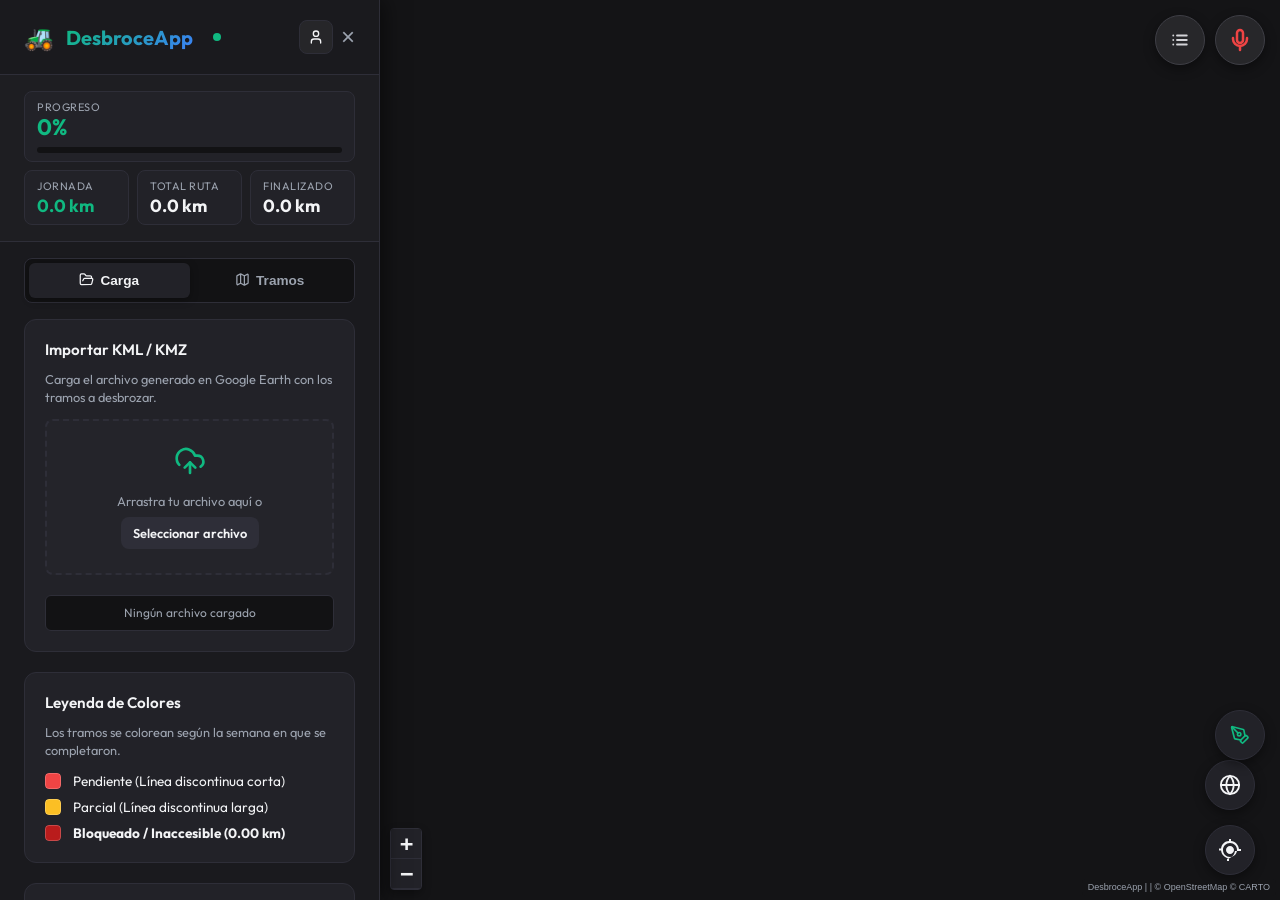
==== commit 67d19450: "Implement periodic certification reports with fast date filters, Google Earth crosshair road tracer," ====
--- a/index.html
+++ b/index.html
@@ -171,7 +171,7 @@
                             <span class="upload-text">Arrastra tu archivo aquí o</span>
                             <label class="btn btn-secondary btn-sm" style="cursor: pointer;">
                                 Seleccionar archivo
-                                <input type="file" id="fileInput" accept=".kml,.kmz" style="display: none;">
+                                <input type="file" id="fileInput" name="fileInput" accept=".kml,.kmz" style="display: none;">
                             </label>
                         </div>
                         <div class="loaded-files-container">
@@ -205,7 +205,7 @@
                 <!-- TAB 3: Lista de Tramos -->
                 <div class="tab-content" id="tabTramos">
                     <div class="card search-card">
-                        <input type="text" id="searchTramo" placeholder="🔍 Buscar carretera o tramo...">
+                        <input type="text" id="searchTramo" name="searchTramo" placeholder="🔍 Buscar carretera o tramo...">
                         <div class="filter-buttons">
                             <button class="btn-filter active" data-filter="all">Todos</button>
                             <button class="btn-filter" data-filter="pending">Pendientes</button>
@@ -244,8 +244,46 @@
             <i data-lucide="globe" style="width: 22px; height: 22px;"></i>
         </button>
 
+        <!-- Botón Flotante para Medir / Trazar Tramo Manual (Estilo Google Earth) -->
+        <button class="layer-toggle-btn" id="btnDrawManualTramo" onclick="startEarthDrawMode()" style="bottom: 140px; right: 15px; background: var(--bg-card); color: var(--accent);" title="Trazar y Medir Tramo Manual (+)">
+            <i data-lucide="pen-tool" style="width: 20px; height: 20px;"></i>
+        </button>
+
         <!-- Map Area -->
         <main class="map-container" id="map"></main>
+
+        <!-- Overlay de Trazado Manual Estilo Google Earth -->
+        <div id="earthDrawOverlay" style="display: none; position: absolute; top: 0; left: 0; width: 100%; height: 100%; pointer-events: none; z-index: 4000;">
+            <!-- Retícula / Crosshair Central Fija -->
+            <div style="position: absolute; top: 50%; left: 50%; transform: translate(-50%, -50%); display: flex; align-items: center; justify-content: center; width: 32px; height: 32px;">
+                <div style="width: 14px; height: 14px; border: 2px solid #10b981; border-radius: 50%; background: rgba(16,185,129,0.3); box-shadow: 0 0 10px rgba(16,185,129,0.8);"></div>
+                <div style="position: absolute; width: 24px; height: 2px; background: rgba(16,185,129,0.8);"></div>
+                <div style="position: absolute; width: 2px; height: 24px; background: rgba(16,185,129,0.8);"></div>
+            </div>
+
+            <!-- Panel Superior de Métricas en Vivo -->
+            <div style="position: absolute; top: 20px; left: 50%; transform: translateX(-50%); background: rgba(18,18,20,0.9); border: 1px solid var(--accent); padding: 8px 16px; border-radius: 20px; color: #fff; font-size: 0.85rem; font-weight: bold; pointer-events: auto; display: flex; align-items: center; gap: 8px; box-shadow: 0 4px 15px rgba(0,0,0,0.5);">
+                <i data-lucide="ruler" style="width: 16px; height: 16px; color: var(--accent);"></i>
+                <span>Distancia: <strong id="earthDrawDistanceLabel" style="color: var(--accent);">0 m</strong></span>
+                <span style="font-size: 0.7rem; color: var(--text-secondary);">(<span id="earthDrawPointsCount">0</span> pts)</span>
+            </div>
+
+            <!-- Barra de Controles Inferior para Uso con Una Sola Mano -->
+            <div style="position: absolute; bottom: 30px; left: 50%; transform: translateX(-50%); background: rgba(26,26,30,0.95); border: 1px solid var(--border-color); padding: 10px 14px; border-radius: 16px; display: flex; gap: 10px; align-items: center; pointer-events: auto; box-shadow: 0 10px 25px rgba(0,0,0,0.6); max-width: 92%;">
+                <button type="button" onclick="cancelEarthDrawMode()" class="btn btn-secondary btn-sm" style="padding: 10px 12px; font-size: 0.8rem; display: flex; align-items: center; gap: 4px;" title="Cancelar trazado">
+                    <i data-lucide="x" style="width: 16px; height: 16px;"></i> Cancelar
+                </button>
+                <button type="button" onclick="undoEarthDrawPoint()" class="btn btn-secondary btn-sm" id="btnEarthUndo" disabled style="padding: 10px 12px; font-size: 0.8rem; display: flex; align-items: center; gap: 4px;" title="Deshacer último punto">
+                    <i data-lucide="undo" style="width: 16px; height: 16px;"></i>
+                </button>
+                <button type="button" onclick="addEarthDrawPoint()" class="btn btn-primary" style="padding: 10px 16px; font-size: 0.85rem; font-weight: bold; display: flex; align-items: center; gap: 6px; box-shadow: 0 0 12px rgba(16,185,129,0.4);" title="Añadir punto central">
+                    <i data-lucide="plus" style="width: 18px; height: 18px;"></i> Añadir Punto
+                </button>
+                <button type="button" onclick="finishEarthDrawMode()" class="btn btn-primary btn-sm" id="btnEarthFinish" disabled style="padding: 10px 14px; font-size: 0.8rem; background: linear-gradient(135deg, #10b981, #059669); font-weight: bold; display: flex; align-items: center; gap: 4px;" title="Guardar tramo trazado">
+                    <i data-lucide="check" style="width: 16px; height: 16px;"></i> Guardar
+                </button>
+            </div>
+        </div>
 
 
         <!-- Active Work Mode Banner -->
@@ -329,16 +367,16 @@
             </div>
             
             <!-- Vista de Login -->
-            <form id="loginForm" onsubmit="handleLoginSubmit(event)" style="display: flex; flex-direction: column; gap: 0.75rem;">
+            <form id="loginForm" name="loginForm" onsubmit="handleLoginSubmit(event)" style="display: flex; flex-direction: column; gap: 0.75rem;">
                 <div style="display: flex; flex-direction: column; gap: 4px;">
                     <label for="loginEmail" style="font-size: 0.75rem; color: var(--text-secondary); font-weight: 500;">Correo Electrónico</label>
-                    <input type="email" id="loginEmail" placeholder="nombre@ejemplo.com" required style="width: 100%; padding: 0.6rem 0.75rem; background: var(--bg-primary); border: 1px solid var(--border-color); border-radius: 6px; color: #fff; font-family: var(--font-family); font-size: 0.85rem; box-sizing: border-box;">
+                    <input type="email" id="loginEmail" name="loginEmail" autocomplete="username" placeholder="nombre@ejemplo.com" required style="width: 100%; padding: 0.6rem 0.75rem; background: var(--bg-primary); border: 1px solid var(--border-color); border-radius: 6px; color: #fff; font-family: var(--font-family); font-size: 0.85rem; box-sizing: border-box;">
                 </div>
                 <div style="display: flex; flex-direction: column; gap: 4px;">
                     <label for="loginPassword" style="font-size: 0.75rem; color: var(--text-secondary); font-weight: 500;">Contraseña</label>
-                    <input type="password" id="loginPassword" placeholder="••••••••" required style="width: 100%; padding: 0.6rem 0.75rem; background: var(--bg-primary); border: 1px solid var(--border-color); border-radius: 6px; color: #fff; font-family: var(--font-family); font-size: 0.85rem; box-sizing: border-box;">
-                </div>
-                <button type="submit" class="btn btn-primary" style="width: 100%; padding: 0.6rem; font-size: 0.85rem; margin-top: 0.25rem;">Ingresar</button>
+                    <input type="password" id="loginPassword" name="loginPassword" autocomplete="current-password" placeholder="••••••••" required style="width: 100%; padding: 0.6rem 0.75rem; background: var(--bg-primary); border: 1px solid var(--border-color); border-radius: 6px; color: #fff; font-family: var(--font-family); font-size: 0.85rem; box-sizing: border-box;">
+                </div>
+                <button type="submit" id="btnLoginSubmit" name="btnLoginSubmit" class="btn btn-primary" style="width: 100%; padding: 0.6rem; font-size: 0.85rem; margin-top: 0.25rem;">Ingresar</button>
             </form>
 
             <!-- Vista de Perfil de Usuario Conectado -->
--- a/styles.css
+++ b/styles.css
@@ -1887,5 +1887,65 @@
     line-height: 1.4;
 }
 
-
-
+/* ==========================================================================
+   ESTILOS GLOBALES DE FORMULARIO Y SCROLLBARS REUTILIZABLES
+   ========================================================================== */
+
+/* Scrollbars globales */
+* {
+    scrollbar-width: thin;
+    scrollbar-color: var(--border-color) transparent;
+}
+
+*::-webkit-scrollbar {
+    width: 6px;
+    height: 6px;
+}
+
+*::-webkit-scrollbar-track {
+    background: transparent;
+}
+
+*::-webkit-scrollbar-thumb {
+    background-color: var(--border-color);
+    border-radius: 4px;
+}
+
+*::-webkit-scrollbar-thumb:hover {
+    background-color: rgba(16, 185, 129, 0.4);
+}
+
+/* Estilos de Select y Desplegables Temáticos */
+select {
+    appearance: none;
+    -webkit-appearance: none;
+    -moz-appearance: none;
+    background-color: var(--bg-primary);
+    background-image: url("data:image/svg+xml;utf8,<svg fill='%239ca3af' height='16' viewBox='0 0 24 24' width='16' xmlns='http://www.w3.org/2000/svg'><path d='M7 10l5 5 5-5z'/></svg>");
+    background-repeat: no-repeat;
+    background-position: right 8px center;
+    background-size: 14px;
+    padding-right: 26px !important;
+    border: 1px solid var(--border-color);
+    border-radius: 6px;
+    color: var(--text-primary);
+    font-family: var(--font-family);
+    transition: var(--transition);
+    cursor: pointer;
+}
+
+select:focus {
+    outline: none;
+    border-color: var(--accent);
+    box-shadow: 0 0 0 2px rgba(16, 185, 129, 0.2);
+}
+
+select option {
+    background-color: #1e1e24;
+    color: #f3f4f6;
+    padding: 8px 12px;
+}
+
+
+
+
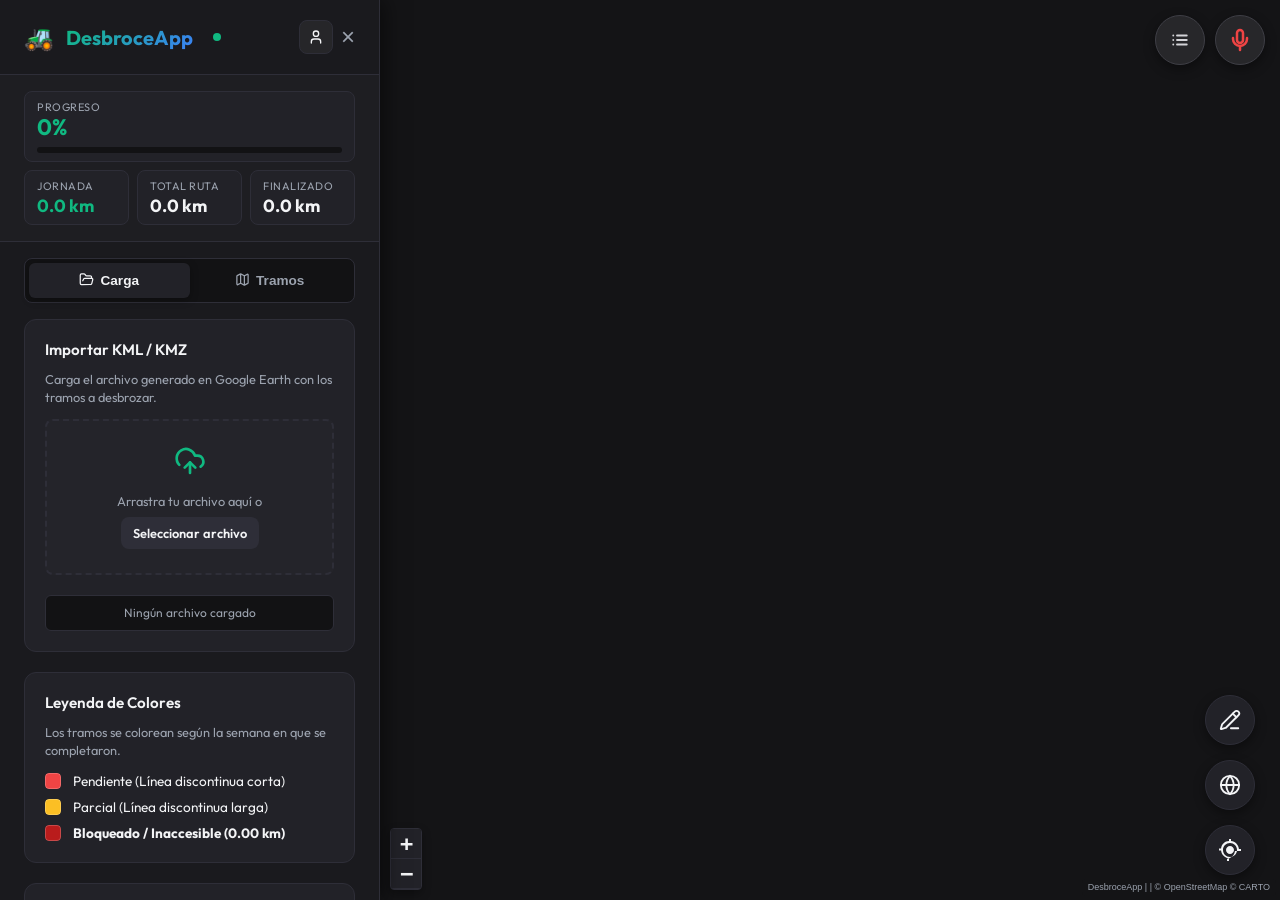
==== commit 92465788: "Align map floating action buttons (draw, layer toggle, and GPS) with identical dimensions and theme" ====
--- a/index.html
+++ b/index.html
@@ -245,8 +245,8 @@
         </button>
 
         <!-- Botón Flotante para Medir / Trazar Tramo Manual (Estilo Google Earth) -->
-        <button class="layer-toggle-btn" id="btnDrawManualTramo" onclick="startEarthDrawMode()" style="bottom: 140px; right: 15px; background: var(--bg-card); color: var(--accent);" title="Trazar y Medir Tramo Manual (+)">
-            <i data-lucide="pen-tool" style="width: 20px; height: 20px;"></i>
+        <button class="draw-toggle-btn" id="btnDrawManualTramo" onclick="startEarthDrawMode()" title="Trazar y Medir Tramo Manual (+)">
+            <i data-lucide="pencil-line" style="width: 22px; height: 22px;"></i>
         </button>
 
         <!-- Map Area -->
--- a/styles.css
+++ b/styles.css
@@ -722,6 +722,37 @@
     border-color: var(--accent);
 }
 
+.draw-toggle-btn {
+    position: absolute;
+    bottom: 155px; /* Encima del botón de capas */
+    right: 25px;
+    z-index: 1000;
+    background-color: var(--bg-card);
+    border: 1px solid var(--border-color);
+    color: var(--text-primary);
+    width: 50px;
+    height: 50px;
+    border-radius: 50%;
+    cursor: pointer;
+    display: flex;
+    align-items: center;
+    justify-content: center;
+    box-shadow: 0 4px 12px rgba(0, 0, 0, 0.4);
+    transition: var(--transition);
+}
+
+.draw-toggle-btn:hover {
+    background-color: var(--bg-primary);
+    color: var(--accent);
+    transform: scale(1.05);
+}
+
+.draw-toggle-btn.active {
+    background-color: var(--accent);
+    color: white;
+    border-color: var(--accent);
+}
+
 /* Leaflet dark theme customization */
 .leaflet-container {
     background: #141416 !important;
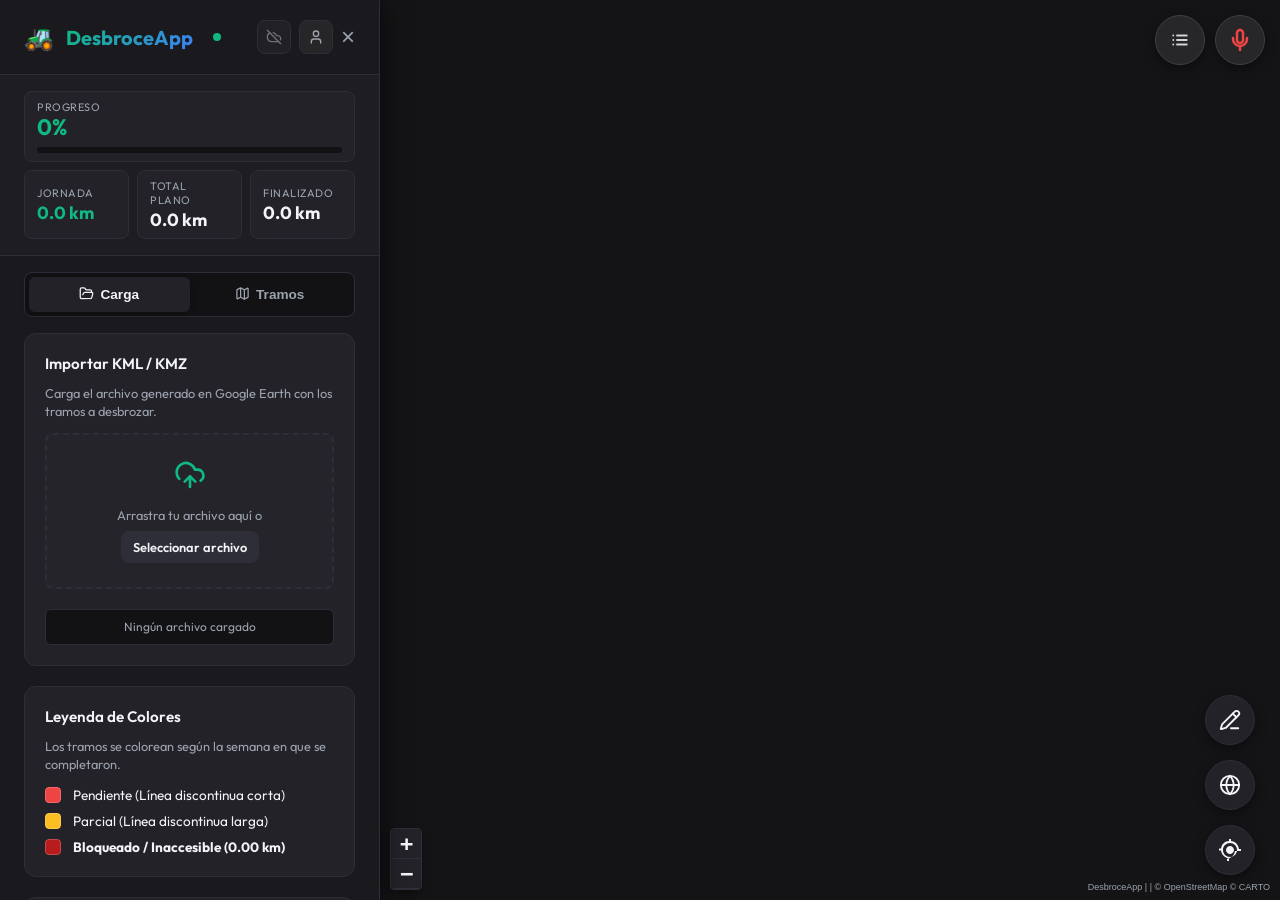
==== commit 2b5a6d46: "Add live cloud connection icon, highlight user icon in green, calculate daily jornada locally, renam" ====
--- a/index.html
+++ b/index.html
@@ -75,8 +75,12 @@
                     <span id="debugWarningDot" style="width: 8px; height: 8px; border-radius: 50%; background-color: #10b981; display: inline-block; margin-left: 0.5rem; flex-shrink: 0; cursor: pointer; transition: transform 0.2s;" title="Ver consola de diagnóstico" onmouseover="this.style.transform='scale(1.3)'" onmouseout="this.style.transform='scale(1)'"></span>
                 </div>
                 <div style="display: flex; align-items: center; gap: 8px;">
+                    <!-- Indicador de Estado de Conexión Nube (Supabase) -->
+                    <div id="headerCloudStatus" style="width: 34px; height: 34px; border-radius: 8px; background: rgba(255, 255, 255, 0.03); border: 1px solid var(--border-color); display: flex; align-items: center; justify-content: center; color: #71717a; transition: var(--transition);" title="Modo Local (Sin conexión con oficina)">
+                        <i id="headerCloudIcon" data-lucide="cloud-off" style="width: 16px; height: 16px;"></i>
+                    </div>
                     <!-- Botón Perfil/Login en Cabecera -->
-                    <button id="btnHeaderAuth" onclick="openAuthModal()" style="background: rgba(255, 255, 255, 0.05); border: 1px solid var(--border-color); color: var(--text-primary); width: 34px; height: 34px; border-radius: 8px; display: flex; align-items: center; justify-content: center; cursor: pointer; transition: var(--transition);" title="Iniciar Sesión / Mi Cuenta">
+                    <button id="btnHeaderAuth" onclick="openAuthModal()" style="background: rgba(255, 255, 255, 0.05); border: 1px solid var(--border-color); color: #a1a1aa; width: 34px; height: 34px; border-radius: 8px; display: flex; align-items: center; justify-content: center; cursor: pointer; transition: var(--transition);" title="Iniciar Sesión / Mi Cuenta">
                         <i id="headerAuthIcon" data-lucide="user" style="width: 16px; height: 16px;"></i>
                     </button>
                     <button class="close-sidebar-btn" id="closeSidebar" aria-label="Cerrar Panel" style="position: static; font-size: 1.5rem; background: none; border: none; color: var(--text-secondary); cursor: pointer;">×</button>
@@ -91,25 +95,6 @@
                         <button onclick="event.stopPropagation(); document.getElementById('appDebugLog').innerHTML = 'Consola limpia. Sin errores.'; document.getElementById('debugWarningDot').style.backgroundColor = '#10b981';" style="background: #27272a; color: #fff; border: 1px solid #3f3f46; cursor: pointer; padding: 2px 6px; font-size: 9px; border-radius: 4px;">Limpiar</button>
                         <button onclick="event.stopPropagation(); window.location.reload(true);" style="background: #1d4ed8; color: #fff; border: 1px solid #3b82f6; cursor: pointer; padding: 2px 6px; font-size: 9px; border-radius: 4px;">🔄 Refrescar</button>
                         <button onclick="event.stopPropagation(); if(navigator.serviceWorker) { navigator.serviceWorker.getRegistrations().then(regs => { regs.forEach(r => r.unregister()); window.location.reload(true); }); } else { window.location.reload(true); }" style="background: #065f46; color: #fff; border: 1px solid #10b981; cursor: pointer; padding: 2px 6px; font-size: 9px; border-radius: 4px;">⬆️ Actualizar app</button>
-                    </div>
-                </div>
-                <!-- Monitor de Rendimiento Temporal para Pruebas -->
-                <div id="perfMonitorContainer" style="background: rgba(255,255,255,0.04); border: 1px solid rgba(255,255,255,0.08); border-radius: 6px; padding: 8px; margin-bottom: 10px; font-size: 10px; color: #a1a1aa; display: flex; flex-direction: column; gap: 4px; line-height: 1.4;">
-                    <div style="font-weight: bold; color: #3b82f6; border-bottom: 1px solid rgba(59,130,246,0.2); padding-bottom: 2px; margin-bottom: 4px; display: flex; justify-content: space-between;">
-                        <span>⚙️ RENDIMIENTO EN TIEMPO REAL</span>
-                        <span id="perfStatusGps">GPS: Inactivo</span>
-                    </div>
-                    <div style="display: flex; justify-content: space-between;">
-                        <span>Batería:</span> <strong id="perfBattery" style="color: #fff;">Cargando...</strong>
-                    </div>
-                    <div style="display: flex; justify-content: space-between;">
-                        <span>Cómputo CPU GPS:</span> <strong id="perfCpuTime" style="color: #fff;">0.00 ms</strong>
-                    </div>
-                    <div style="display: flex; justify-content: space-between;">
-                        <span>RAM JS Usada:</span> <strong id="perfRam" style="color: #fff;">0.0 MB</strong>
-                    </div>
-                    <div style="display: flex; justify-content: space-between; border-top: 1px solid rgba(255,255,255,0.06); padding-top: 4px; margin-top: 2px;">
-                        <span>Código de control:</span> <strong style="color: #60a5fa;">#2510</strong>
                     </div>
                 </div>
                 <div id="appDebugLog" style="color: #e4e4e7; line-height: 1.3;">Ningún error registrado. La app está funcionando.</div>
@@ -135,9 +120,9 @@
                             <span class="stat-value-sub" id="statsTodayKm" style="color: #10b981; font-weight: bold;">0.0 km</span>
                         </div>
                     </div>
-                    <!-- Tarjeta 3: Kilómetros Totales -->
+                    <!-- Tarjeta 3: Kilómetros Totales del Plano -->
                     <div class="carousel-card" id="cardTotal">
-                        <span class="stat-label">Total Ruta</span>
+                        <span class="stat-label">Total Plano</span>
                         <div class="carousel-card-body">
                             <span class="stat-value-sub" id="statsTotalKm">0.0 km</span>
                         </div>
@@ -358,6 +343,41 @@
     <!-- Context Panel / Selected Road Popup (Fijo en la raíz del body para evitar conflictos flexbox) -->
     <div class="road-detail-overlay" id="roadDetailOverlay"></div>
 
+    <!-- Modal de Guardado de Tramo Manual (Asignación a Plano/Lote) -->
+    <div id="saveManualTramoModalOverlay" class="custom-dialog-overlay" style="display: none; z-index: 10001;">
+        <div class="custom-dialog-card animate-scale-up" style="max-width: 380px; padding: 1.5rem; text-align: left; align-items: stretch; gap: 0.85rem;">
+            <div style="display: flex; justify-content: space-between; align-items: center;">
+                <h3 style="font-size: 1.1rem; font-weight: bold; margin: 0; color: #fff; display: flex; align-items: center; gap: 8px;">
+                    <i data-lucide="pen-tool" style="width: 18px; height: 18px; color: var(--accent);"></i> Guardar Tramo Extra
+                </h3>
+                <button onclick="closeSaveManualTramoModal()" style="background: none; border: none; color: var(--text-secondary); font-size: 1.25rem; cursor: pointer; padding: 4px;">×</button>
+            </div>
+
+            <p style="font-size: 0.8rem; color: var(--text-secondary); margin: 0;">
+                Se han medido <strong id="saveManualTramoLengthText" style="color: var(--accent);">-</strong> de carretera.
+            </p>
+
+            <form id="saveManualTramoForm" name="saveManualTramoForm" onsubmit="handleConfirmSaveManualTramo(event)" style="display: flex; flex-direction: column; gap: 0.75rem;">
+                <div style="display: flex; flex-direction: column; gap: 4px;">
+                    <label for="manualTramoNameInput" style="font-size: 0.75rem; color: var(--text-secondary); font-weight: 500;">Nombre o Referencia</label>
+                    <input type="text" id="manualTramoNameInput" name="manualTramoNameInput" required placeholder="Ej. Ramal cementerio / Enlace N-634" style="width: 100%; padding: 0.6rem 0.75rem; background: var(--bg-primary); border: 1px solid var(--border-color); border-radius: 6px; color: #fff; font-family: var(--font-family); font-size: 0.85rem; box-sizing: border-box;">
+                </div>
+
+                <div style="display: flex; flex-direction: column; gap: 4px;">
+                    <label for="manualTramoPlanSelect" style="font-size: 0.75rem; color: var(--text-secondary); font-weight: 500;">Asociar al Plano / Lote</label>
+                    <select id="manualTramoPlanSelect" name="manualTramoPlanSelect" required style="width: 100%; padding: 0.6rem 0.75rem; background: var(--bg-primary); border: 1px solid var(--border-color); border-radius: 6px; color: #fff; font-family: var(--font-family); font-size: 0.85rem; box-sizing: border-box;">
+                        <!-- Opciones dinámicas de planos -->
+                    </select>
+                </div>
+
+                <div style="display: flex; gap: 8px; margin-top: 0.5rem;">
+                    <button type="button" onclick="closeSaveManualTramoModal()" class="btn btn-secondary btn-sm" style="flex: 1; padding: 0.6rem;">Cancelar</button>
+                    <button type="submit" class="btn btn-primary btn-sm" style="flex: 1.5; padding: 0.6rem; font-weight: bold;">Guardar Tramo</button>
+                </div>
+            </form>
+        </div>
+    </div>
+
     <!-- Modal Flotante de Autenticación / Registro (Supabase) -->
     <div id="authModalOverlay" class="custom-dialog-overlay" style="display: none;">
         <div class="custom-dialog-card animate-scale-up" style="max-width: 340px; padding: 1.5rem; text-align: left; align-items: stretch; gap: 0.75rem;">
@@ -433,8 +453,11 @@
     <script src="https://cdn.jsdelivr.net/npm/@supabase/supabase-js@2"></script>
     <!-- Módulo de Sincronización y Acceso -->
     <script src="auth-sync.js"></script>
+    <!-- Componentes Reutilizables de DesbroceApp -->
+    <script src="components/badges.js"></script>
+    <script src="components/form-controls.js"></script>
     <!-- Custom APP JS -->
-    <script src="app.js?v=0.1.11"></script>
+    <script src="app.js?v=0.1.13"></script>
     <!-- Grabación de Notas de Voz para Feedback (Desacoplado) -->
     <script src="feedback-recorder.js"></script>
 
